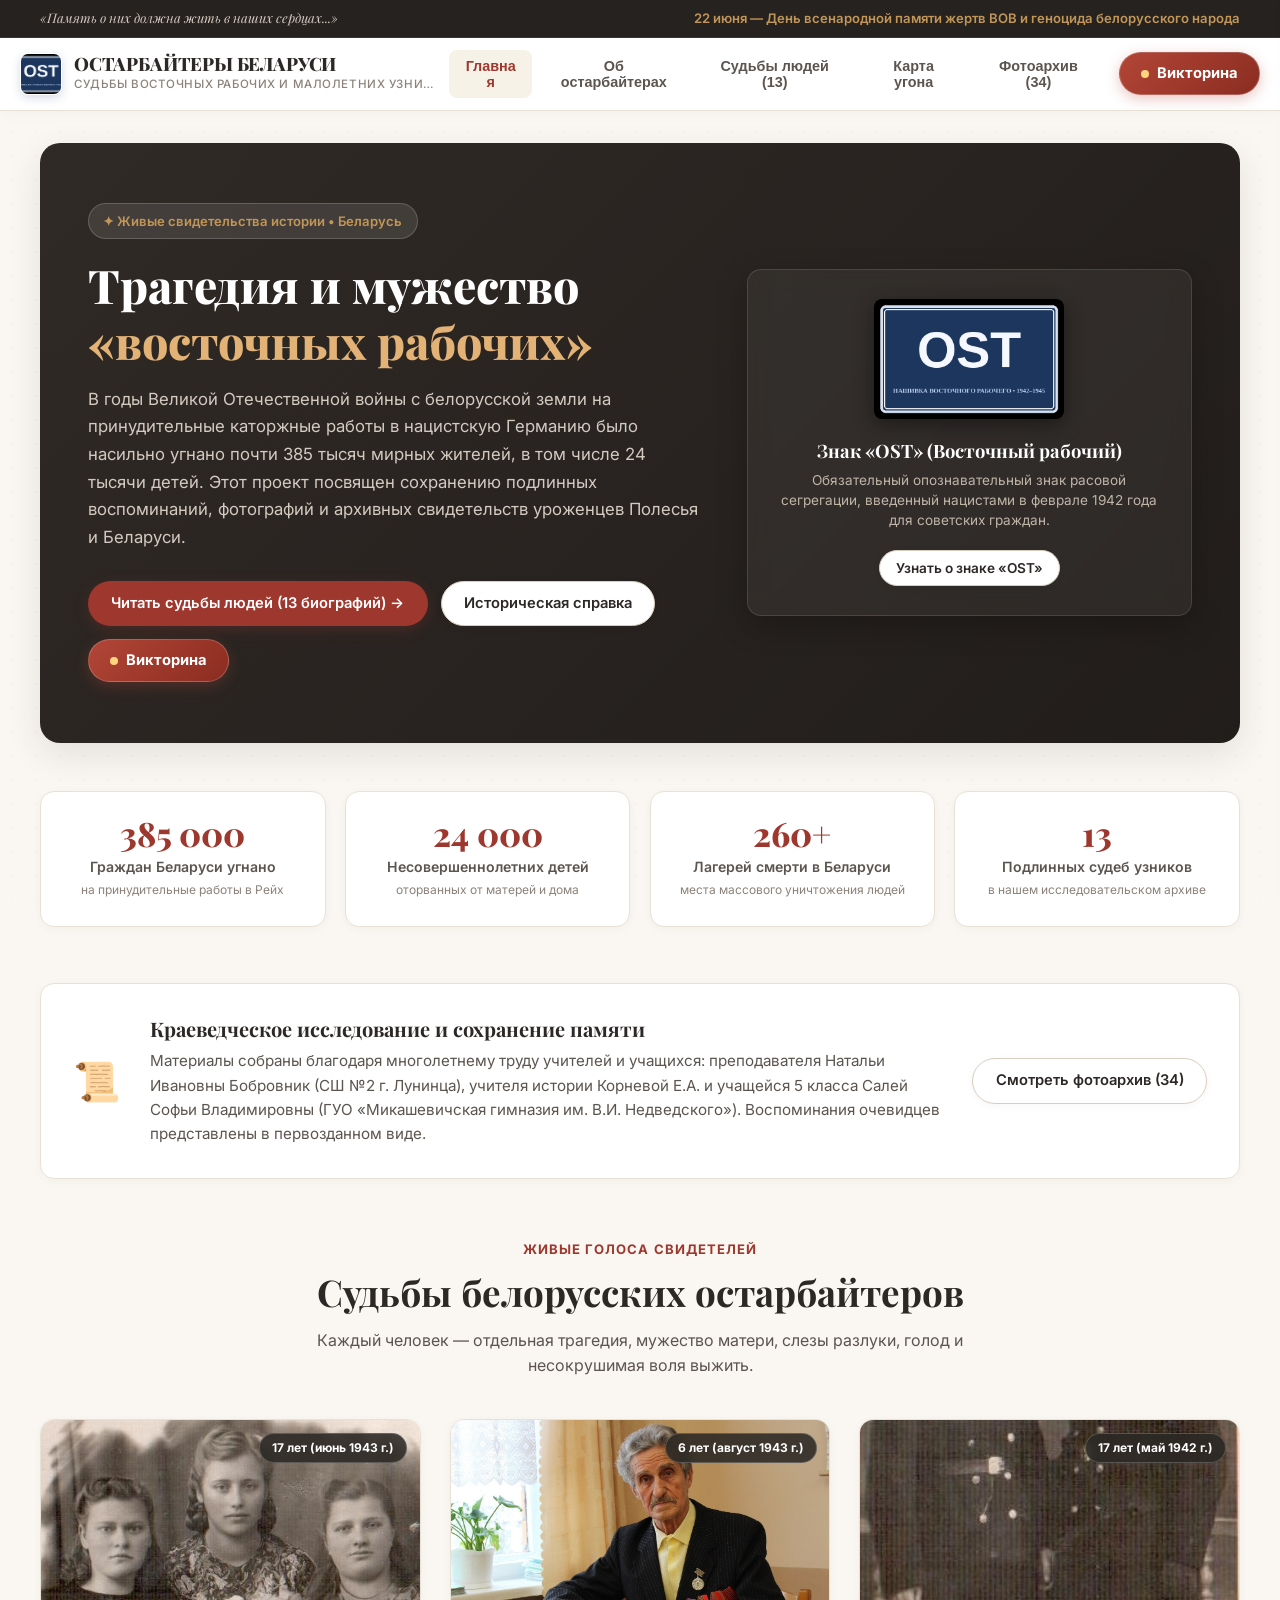
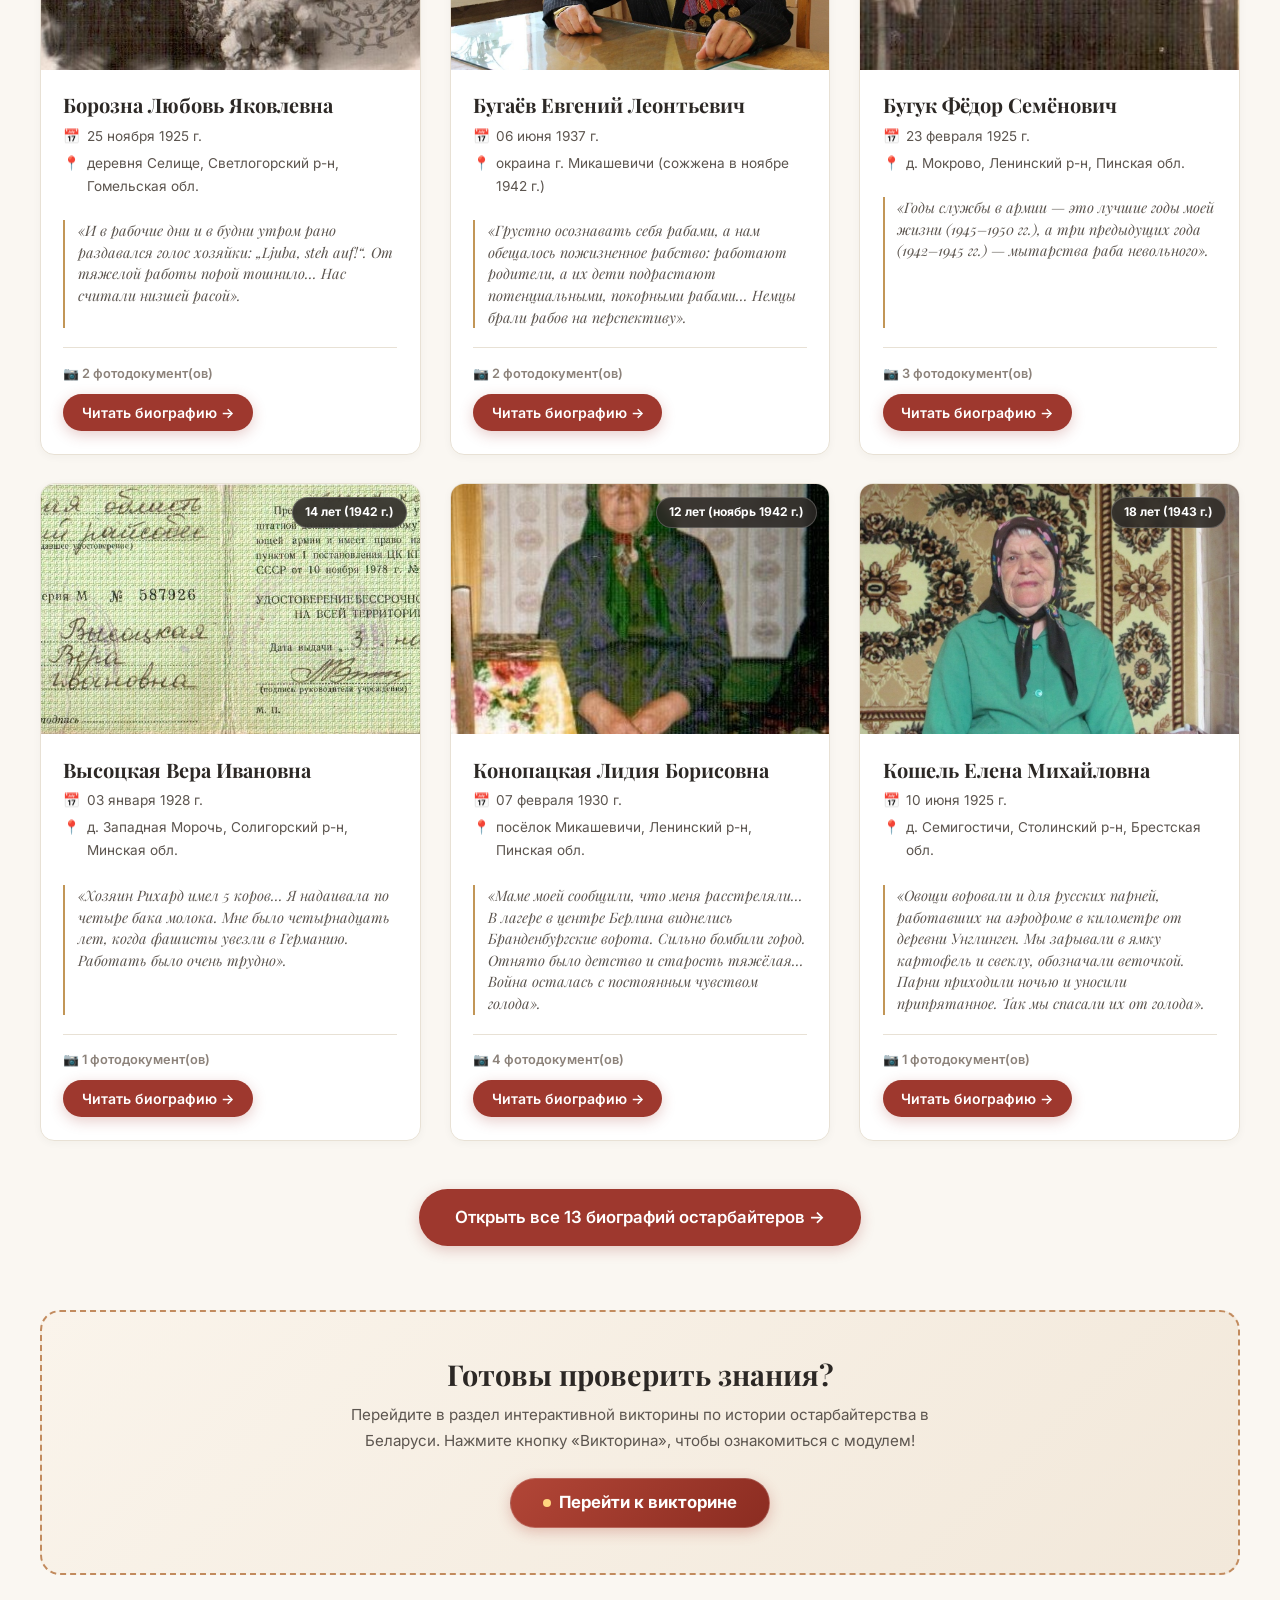
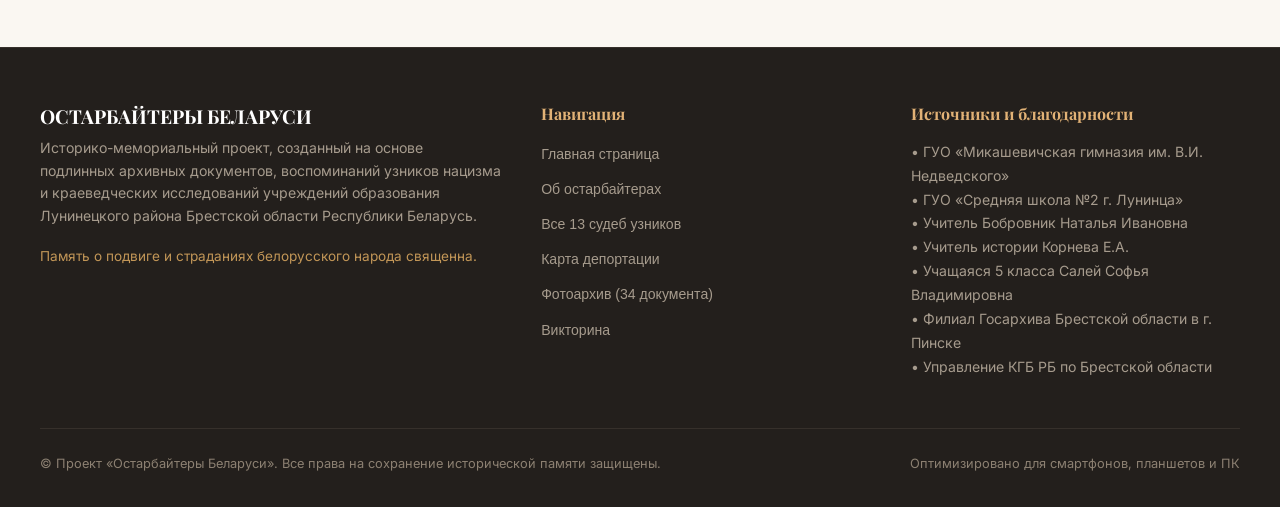
==== index.html @ aecee3d3 "Add files via upload" ====
<!DOCTYPE html>
<html lang="ru">
<head>
  <meta charset="UTF-8">
  <meta name="viewport" content="width=device-width, initial-scale=1.0">
  <title>Остарбайтеры Беларуси — Судьбы, Память, Документы</title>
  <meta name="description" content="Историко-просветительский мемориальный портал, посвященный белорусским остарбайтерам, малолетним узникам нацизма и сохранению исторической памяти. Воспоминания, архивные документы и фотографии.">
  <link rel="preconnect" href="https://fonts.googleapis.com">
  <link rel="preconnect" href="https://fonts.gstatic.com" crossorigin>
  <link href="https://fonts.googleapis.com/css2?family=Inter:wght@300;400;500;600;700&family=Playfair+Display:ital,wght@0,600;0,700;0,800;1,400;1,600&display=swap" rel="stylesheet">
  <style>
/* ==========================================================================
   ОСТАРБАЙТЕРЫ БЕЛАРУСИ — СТИЛИ САЙТА
   Теплая, мягкая и уважительная эстетика памяти
   ПОЛНАЯ АДАПТАЦИЯ ДЛЯ СМАРТФОНОВ, ПЛАНШЕТОВ И ПК
   ========================================================================== */

:root {
  --bg-primary: #FAF7F2;
  --bg-secondary: #F3EFE6;
  --bg-card: #FFFFFF;
  --bg-card-hover: #FCFAF6;
  --bg-card-accent: #F7F2E7;
  
  --text-primary: #2C2825;
  --text-secondary: #5C554F;
  --text-muted: #8C827A;
  --text-accent: #96382D;
  
  --border-light: #E8E1D5;
  --border-medium: #D9CEBE;
  --border-accent: #C28B5E;
  
  --accent-red: #9E382E;
  --accent-red-hover: #7E2B23;
  --accent-gold: #C29657;
  --accent-gold-soft: #EFE4D0;
  --accent-blue: #2B4C7E;
  --accent-blue-soft: #E6EDF7;
  --accent-green: #3D6A4E;
  --accent-green-soft: #E5EFE8;

  --shadow-sm: 0 2px 8px rgba(44, 40, 37, 0.04);
  --shadow-md: 0 6px 20px rgba(44, 40, 37, 0.07);
  --shadow-lg: 0 12px 35px rgba(44, 40, 37, 0.11);
  --shadow-warm: 0 8px 30px rgba(158, 56, 46, 0.08);

  --font-serif: 'Playfair Display', 'Merriweather', 'Georgia', serif;
  --font-sans: 'Inter', -apple-system, BlinkMacSystemFont, 'Segoe UI', Roboto, Helvetica, Arial, sans-serif;

  --radius-sm: 8px;
  --radius-md: 14px;
  --radius-lg: 20px;
  --radius-full: 9999px;

  --transition-fast: 0.2s ease;
  --transition-normal: 0.35s cubic-bezier(0.4, 0, 0.2, 1);
  --transition-slow: 0.5s cubic-bezier(0.4, 0, 0.2, 1);
}

*, *::before, *::after {
  box-sizing: border-box;
  margin: 0;
  padding: 0;
  overflow-wrap: break-word;
  word-break: break-word;
}

html {
  scroll-behavior: smooth;
  font-size: 16px;
  -webkit-text-size-adjust: 100%;
  max-width: 100vw;
  overflow-x: hidden;
}

body {
  background-color: var(--bg-primary);
  color: var(--text-primary);
  font-family: var(--font-sans);
  line-height: 1.7;
  overflow-x: hidden;
  max-width: 100vw;
  min-height: 100vh;
  display: flex;
  flex-direction: column;
}

/* Subtle paper texture overlay */
body::before {
  content: "";
  position: fixed;
  top: 0;
  left: 0;
  right: 0;
  bottom: 0;
  background-image: radial-gradient(#d3c9b8 0.75px, transparent 0.75px);
  background-size: 24px 24px;
  opacity: 0.15;
  pointer-events: none;
  z-index: 0;
}

/* Typography */
h1, h2, h3, h4, h5, h6 {
  font-family: var(--font-serif);
  color: var(--text-primary);
  line-height: 1.25;
  font-weight: 700;
  overflow-wrap: break-word;
  word-break: break-word;
}

p {
  margin-bottom: 1.15rem;
  overflow-wrap: break-word;
}

p:last-child {
  margin-bottom: 0;
}

a {
  color: var(--accent-red);
  text-decoration: none;
  transition: color var(--transition-fast);
}

a:hover {
  color: var(--accent-red-hover);
}

img {
  max-width: 100%;
  height: auto;
  display: block;
}

.container {
  width: 100%;
  max-width: 1240px;
  margin: 0 auto;
  padding: 0 1.25rem;
  position: relative;
  z-index: 1;
}

/* ==========================================================================
   BUTTONS (Full Mobile Fix: No word cut-off, responsive text wrapping)
   ========================================================================== */

.btn {
  display: inline-flex;
  align-items: center;
  justify-content: center;
  gap: 0.5rem;
  padding: 0.75rem 1.4rem;
  font-family: var(--font-sans);
  font-size: 0.92rem;
  font-weight: 600;
  border-radius: var(--radius-full);
  cursor: pointer;
  transition: all var(--transition-fast);
  border: 1px solid transparent;
  text-decoration: none;
  white-space: normal; /* Fixed: was nowrap */
  word-break: normal;
  overflow-wrap: normal;
  text-align: center;
  line-height: 1.35;
  max-width: 100%;
  user-select: none;
}

.btn-primary {
  background-color: var(--accent-red);
  color: #FFFFFF;
  box-shadow: 0 4px 14px rgba(158, 56, 46, 0.25);
}

.btn-primary:hover {
  background-color: var(--accent-red-hover);
  color: #FFFFFF;
  transform: translateY(-2px);
  box-shadow: 0 6px 20px rgba(158, 56, 46, 0.35);
}

.btn-secondary {
  background-color: var(--bg-card);
  color: var(--text-primary);
  border-color: var(--border-medium);
  box-shadow: var(--shadow-sm);
}

.btn-secondary:hover {
  background-color: var(--bg-card-accent);
  border-color: var(--border-accent);
  color: var(--accent-red);
  transform: translateY(-2px);
}

.btn-quiz-nav {
  background: linear-gradient(135deg, #B24637, #8B2C21);
  color: #FFFFFF !important;
  font-weight: 700;
  padding: 0.65rem 1.3rem;
  border-radius: var(--radius-full);
  box-shadow: 0 4px 14px rgba(178, 70, 55, 0.3);
  display: inline-flex;
  align-items: center;
  gap: 0.5rem;
  border: 1px solid rgba(255, 255, 255, 0.2);
  white-space: normal;
  text-align: center;
}

.btn-quiz-nav:hover {
  transform: translateY(-2px) scale(1.02);
  box-shadow: 0 6px 20px rgba(178, 70, 55, 0.45);
  background: linear-gradient(135deg, #C25040, #9B3125);
}

.btn-quiz-nav .pulse-dot {
  width: 8px;
  height: 8px;
  background-color: #FFD580;
  border-radius: 50%;
  display: inline-block;
  flex-shrink: 0;
  animation: pulse 1.8s infinite;
}

@keyframes pulse {
  0% { transform: scale(0.9); opacity: 0.7; }
  50% { transform: scale(1.3); opacity: 1; box-shadow: 0 0 8px #FFD580; }
  100% { transform: scale(0.9); opacity: 0.7; }
}

/* ==========================================================================
   HEADER & NAVBAR
   ========================================================================== */

.top-bar {
  background-color: #262220;
  color: #D3C9BD;
  font-size: 0.82rem;
  padding: 0.45rem 0;
  border-bottom: 1px solid #3A3532;
  position: relative;
  z-index: 100;
}

.top-bar-inner {
  display: flex;
  justify-content: space-between;
  align-items: center;
  gap: 0.8rem;
}

.memorial-quote-strip {
  font-style: italic;
  font-family: var(--font-serif);
}

.memorial-date-tag {
  color: var(--accent-gold);
  font-weight: 600;
  text-align: right;
}

.site-header {
  background: rgba(255, 255, 255, 0.95);
  backdrop-filter: blur(12px);
  -webkit-backdrop-filter: blur(12px);
  border-bottom: 1px solid var(--border-light);
  position: sticky;
  top: 0;
  z-index: 99;
  box-shadow: 0 2px 15px rgba(44, 40, 37, 0.03);
  transition: all var(--transition-fast);
}

.header-inner {
  display: flex;
  align-items: center;
  justify-content: space-between;
  padding: 0.75rem 0;
  gap: 1rem;
}

.brand-link {
  display: flex;
  align-items: center;
  gap: 0.75rem;
  text-decoration: none;
  color: var(--text-primary);
  min-width: 0;
}

.brand-emblem {
  width: 42px;
  height: 42px;
  border-radius: 8px;
  box-shadow: 0 3px 10px rgba(43, 76, 126, 0.2);
  object-fit: cover;
  border: 1px solid rgba(255, 255, 255, 0.8);
  flex-shrink: 0;
}

.brand-text {
  min-width: 0;
}

.brand-text h1 {
  font-size: 1.15rem;
  font-weight: 800;
  letter-spacing: -0.01em;
  color: var(--text-primary);
  white-space: nowrap;
  overflow: hidden;
  text-overflow: ellipsis;
}

.brand-text p {
  font-size: 0.72rem;
  color: var(--text-muted);
  text-transform: uppercase;
  letter-spacing: 0.05em;
  font-weight: 500;
  white-space: nowrap;
  overflow: hidden;
  text-overflow: ellipsis;
}

.nav-menu {
  display: flex;
  align-items: center;
  gap: 0.4rem;
  list-style: none;
}

.nav-link {
  padding: 0.5rem 0.85rem;
  font-size: 0.9rem;
  font-weight: 600;
  color: var(--text-secondary);
  border-radius: var(--radius-sm);
  transition: all var(--transition-fast);
  cursor: pointer;
  border: none;
  background: transparent;
  display: inline-flex;
  align-items: center;
}

.nav-link:hover {
  color: var(--accent-red);
  background-color: var(--bg-secondary);
}

.nav-link.active {
  color: var(--accent-red);
  background-color: var(--bg-card-accent);
}

.nav-actions {
  display: flex;
  align-items: center;
  gap: 0.6rem;
  flex-shrink: 0;
}

.mobile-menu-btn {
  display: none;
  background: transparent;
  border: 1px solid var(--border-medium);
  padding: 0.4rem 0.7rem;
  border-radius: var(--radius-sm);
  cursor: pointer;
  font-size: 1.3rem;
  color: var(--text-primary);
  line-height: 1;
}

/* Mobile Drawer */
.mobile-drawer {
  position: fixed;
  top: 0;
  right: -320px;
  width: 290px;
  height: 100vh;
  background-color: var(--bg-card);
  box-shadow: -5px 0 30px rgba(0, 0, 0, 0.15);
  z-index: 1000;
  padding: 1.8rem 1.2rem;
  display: flex;
  flex-direction: column;
  gap: 1.2rem;
  transition: right var(--transition-normal);
  overflow-y: auto;
}

.mobile-drawer.open {
  right: 0;
}

.mobile-drawer-header {
  display: flex;
  justify-content: space-between;
  align-items: center;
  border-bottom: 1px solid var(--border-light);
  padding-bottom: 0.8rem;
}

.close-drawer-btn {
  background: transparent;
  border: none;
  font-size: 1.5rem;
  color: var(--text-secondary);
  cursor: pointer;
  padding: 0.2rem 0.5rem;
}

.mobile-nav-links {
  display: flex;
  flex-direction: column;
  gap: 0.4rem;
}

.mobile-nav-link {
  padding: 0.75rem 0.9rem;
  font-size: 1rem;
  font-weight: 600;
  color: var(--text-primary);
  border-radius: var(--radius-sm);
  border: none;
  background: transparent;
  text-align: left;
  cursor: pointer;
  transition: background-color var(--transition-fast);
}

.mobile-nav-link.active,
.mobile-nav-link:hover {
  background-color: var(--bg-secondary);
  color: var(--accent-red);
}

.drawer-overlay {
  position: fixed;
  top: 0;
  left: 0;
  width: 100vw;
  height: 100vh;
  background: rgba(0, 0, 0, 0.45);
  backdrop-filter: blur(4px);
  z-index: 999;
  display: none;
  opacity: 0;
  transition: opacity var(--transition-fast);
}

.drawer-overlay.active {
  display: block;
  opacity: 1;
}

/* ==========================================================================
   VIEW CONTAINER & ANIMATED PAGE TRANSITIONS
   ========================================================================== */

main#app-root {
  flex: 1;
  position: relative;
  z-index: 2;
  width: 100%;
}

.view-section {
  display: none;
  opacity: 0;
  transform: translateY(12px);
  transition: opacity 0.35s ease, transform 0.35s cubic-bezier(0.16, 1, 0.3, 1);
  padding: 2rem 0 4.5rem;
  width: 100%;
}

.view-section.active-view {
  display: block;
  opacity: 1;
  transform: translateY(0);
}

@keyframes fadeInUp {
  from {
    opacity: 0;
    transform: translateY(16px);
  }
  to {
    opacity: 1;
    transform: translateY(0);
  }
}

.fade-in {
  animation: fadeInUp 0.4s ease forwards;
}

/* ==========================================================================
   HERO SECTION (HOME) — Full Responsive Layout
   ========================================================================== */

.hero-wrapper {
  background: linear-gradient(135deg, #302A26 0%, #211D1B 100%);
  color: #FFFFFF;
  border-radius: var(--radius-lg);
  padding: 3.8rem 3rem;
  position: relative;
  box-shadow: var(--shadow-lg);
  margin-bottom: 3rem;
  width: 100%;
}

.hero-grid {
  display: grid;
  grid-template-columns: 1.25fr 0.9fr;
  gap: 2.5rem;
  align-items: center;
  position: relative;
  z-index: 2;
}

.hero-badge {
  display: inline-flex;
  align-items: center;
  gap: 0.5rem;
  background: rgba(255, 255, 255, 0.1);
  border: 1px solid rgba(255, 255, 255, 0.18);
  padding: 0.35rem 0.9rem;
  border-radius: var(--radius-full);
  font-size: 0.82rem;
  font-weight: 600;
  color: var(--accent-gold);
  margin-bottom: 1.2rem;
  max-width: 100%;
}

.hero-title {
  font-size: clamp(1.6rem, 5vw, 2.9rem);
  font-weight: 800;
  line-height: 1.2;
  color: #FFFFFF;
  margin-bottom: 1rem;
  word-break: break-word;
}

.hero-title span {
  color: #E2B276;
}

.hero-description {
  font-size: 1.05rem;
  color: #D3CAC0;
  line-height: 1.65;
  margin-bottom: 1.8rem;
  word-break: break-word;
}

.hero-actions {
  display: flex;
  flex-wrap: wrap;
  gap: 0.8rem;
  align-items: center;
}

.hero-card-preview {
  background: rgba(255, 255, 255, 0.05);
  border: 1px solid rgba(255, 255, 255, 0.12);
  border-radius: var(--radius-md);
  padding: 1.8rem;
  backdrop-filter: blur(10px);
  text-align: center;
  box-shadow: 0 10px 30px rgba(0, 0, 0, 0.25);
  max-width: 100%;
}

.hero-badge-img {
  width: 190px;
  max-width: 80%;
  margin: 0 auto 1.2rem;
  border-radius: var(--radius-sm);
  box-shadow: 0 6px 20px rgba(0, 0, 0, 0.4);
}

.hero-card-preview h4 {
  color: #FFFFFF;
  font-size: 1.15rem;
  margin-bottom: 0.5rem;
}

.hero-card-preview p {
  color: #C0B5A7;
  font-size: 0.85rem;
  margin-bottom: 1.2rem;
  line-height: 1.5;
}

/* Stats counter grid */
.stats-banner {
  display: grid;
  grid-template-columns: repeat(4, 1fr);
  gap: 1.2rem;
  margin-bottom: 3.5rem;
  width: 100%;
}

.stat-item {
  background-color: var(--bg-card);
  border: 1px solid var(--border-light);
  border-radius: var(--radius-md);
  padding: 1.6rem 1.2rem;
  text-align: center;
  box-shadow: var(--shadow-sm);
  transition: transform var(--transition-fast), box-shadow var(--transition-fast);
}

.stat-item:hover {
  transform: translateY(-3px);
  box-shadow: var(--shadow-md);
}

.stat-number {
  font-family: var(--font-serif);
  font-size: 2.1rem;
  font-weight: 800;
  color: var(--accent-red);
  line-height: 1;
  margin-bottom: 0.4rem;
}

.stat-label {
  font-size: 0.88rem;
  font-weight: 600;
  color: var(--text-secondary);
  line-height: 1.35;
}

.stat-sub {
  font-size: 0.75rem;
  color: var(--text-muted);
  margin-top: 0.25rem;
}

/* Research banner */
.research-banner {
  background-color: var(--bg-card);
  border: 1px solid var(--border-light);
  border-radius: var(--radius-md);
  padding: 2rem;
  margin-bottom: 3.5rem;
  box-shadow: var(--shadow-sm);
  display: flex;
  align-items: center;
  gap: 1.8rem;
  flex-wrap: wrap;
  width: 100%;
}

.research-banner-icon {
  font-size: 2.4rem;
  color: var(--accent-gold);
  flex-shrink: 0;
}

.research-banner-body {
  flex: 1;
  min-width: 240px;
}

.research-banner-body h3 {
  font-size: 1.2rem;
  margin-bottom: 0.4rem;
  color: var(--text-primary);
}

.research-banner-body p {
  font-size: 0.92rem;
  color: var(--text-secondary);
  margin-bottom: 0;
  line-height: 1.6;
}

/* Quiz Callout Banner on Home */
.quiz-teaser-banner {
  background: linear-gradient(135deg, #FAF4EB, #F2E8DA);
  border: 2px dashed var(--border-accent);
  border-radius: var(--radius-lg);
  padding: 2.8rem 1.8rem;
  margin-top: 4rem;
  text-align: center;
  width: 100%;
}

.quiz-teaser-banner h3 {
  font-size: clamp(1.4rem, 4vw, 1.8rem);
  margin-bottom: 0.5rem;
}

.quiz-teaser-banner p {
  color: var(--text-secondary);
  max-width: 600px;
  margin: 0 auto 1.5rem;
  font-size: 0.95rem;
}

/* Section Headers */
.section-header {
  text-align: center;
  max-width: 780px;
  margin: 0 auto 2.5rem;
  padding: 0 0.5rem;
}

.section-tag {
  display: inline-block;
  color: var(--accent-red);
  font-size: 0.82rem;
  font-weight: 700;
  text-transform: uppercase;
  letter-spacing: 0.08em;
  margin-bottom: 0.5rem;
}

.section-title {
  font-size: clamp(1.45rem, 4.5vw, 2.3rem);
  color: var(--text-primary);
  margin-bottom: 0.8rem;
  line-height: 1.25;
}

.section-lead {
  font-size: 1rem;
  color: var(--text-secondary);
  line-height: 1.6;
}

/* ==========================================================================
   CARDS & PEOPLE DIRECTORY
   ========================================================================== */

.people-filter-bar {
  display: flex;
  flex-wrap: wrap;
  justify-content: space-between;
  align-items: center;
  gap: 1rem;
  background-color: var(--bg-card);
  border: 1px solid var(--border-light);
  border-radius: var(--radius-md);
  padding: 0.9rem 1.2rem;
  margin-bottom: 2.2rem;
  box-shadow: var(--shadow-sm);
  width: 100%;
}

.filter-pills {
  display: flex;
  flex-wrap: wrap;
  gap: 0.4rem;
}

.filter-btn {
  background-color: var(--bg-secondary);
  color: var(--text-secondary);
  border: 1px solid transparent;
  padding: 0.4rem 0.9rem;
  border-radius: var(--radius-full);
  font-size: 0.85rem;
  font-weight: 600;
  cursor: pointer;
  transition: all var(--transition-fast);
}

.filter-btn:hover {
  background-color: var(--border-medium);
  color: var(--text-primary);
}

.filter-btn.active {
  background-color: var(--accent-red);
  color: #FFFFFF;
}

.search-input-wrap {
  position: relative;
  min-width: 220px;
  flex: 1;
  max-width: 340px;
}

.search-input {
  width: 100%;
  padding: 0.5rem 1rem 0.5rem 2.2rem;
  border-radius: var(--radius-full);
  border: 1px solid var(--border-medium);
  background-color: var(--bg-primary);
  font-size: 0.88rem;
  color: var(--text-primary);
  outline: none;
  transition: border-color var(--transition-fast);
}

.search-input:focus {
  border-color: var(--accent-red);
  background-color: #FFFFFF;
}

.search-icon {
  position: absolute;
  left: 0.8rem;
  top: 50%;
  transform: translateY(-50%);
  color: var(--text-muted);
  font-size: 0.85rem;
}

.people-grid {
  display: grid;
  grid-template-columns: repeat(auto-fill, minmax(300px, 1fr));
  gap: 1.8rem;
  width: 100%;
}

.person-card {
  background-color: var(--bg-card);
  border: 1px solid var(--border-light);
  border-radius: var(--radius-md);
  overflow: hidden;
  box-shadow: var(--shadow-sm);
  display: flex;
  flex-direction: column;
  transition: transform var(--transition-normal), box-shadow var(--transition-normal);
  position: relative;
  width: 100%;
}

.person-card:hover {
  transform: translateY(-4px);
  box-shadow: var(--shadow-md);
  border-color: var(--border-medium);
}

.person-card-img-wrap {
  position: relative;
  height: 250px;
  overflow: hidden;
  background-color: var(--bg-secondary);
}

.person-card-img {
  width: 100%;
  height: 100%;
  object-fit: cover;
  transition: transform 0.4s ease;
}

.person-card:hover .person-card-img {
  transform: scale(1.03);
}

.person-badge {
  position: absolute;
  top: 0.8rem;
  right: 0.8rem;
  background: rgba(44, 40, 37, 0.88);
  color: #FFFFFF;
  font-size: 0.75rem;
  font-weight: 700;
  padding: 0.25rem 0.75rem;
  border-radius: var(--radius-full);
  backdrop-filter: blur(4px);
  border: 1px solid rgba(255, 255, 255, 0.2);
}

.person-card-body {
  padding: 1.4rem;
  display: flex;
  flex-direction: column;
  flex: 1;
}

.person-card-title {
  font-size: 1.25rem;
  margin-bottom: 0.4rem;
  color: var(--text-primary);
  line-height: 1.3;
}

.person-meta {
  display: flex;
  flex-direction: column;
  gap: 0.25rem;
  margin-bottom: 0.8rem;
  font-size: 0.85rem;
  color: var(--text-secondary);
}

.person-meta-item {
  display: flex;
  align-items: flex-start;
  gap: 0.4rem;
}

.person-quote {
  font-family: var(--font-serif);
  font-style: italic;
  font-size: 0.9rem;
  color: var(--text-secondary);
  border-left: 2px solid var(--accent-gold);
  padding-left: 0.8rem;
  margin: 0.6rem 0 1.2rem;
  line-height: 1.5;
  flex: 1;
}

.person-card-footer {
  border-top: 1px solid var(--border-light);
  padding-top: 0.9rem;
  display: flex;
  justify-content: space-between;
  align-items: center;
  gap: 0.6rem;
  flex-wrap: wrap;
}

.photos-count-tag {
  font-size: 0.8rem;
  color: var(--text-muted);
  font-weight: 600;
}

/* ==========================================================================
   INDIVIDUAL BIOGRAPHY PAGE (VIEW-PERSON)
   ========================================================================== */

.bio-nav-header {
  margin-bottom: 1.8rem;
  display: flex;
  justify-content: space-between;
  align-items: center;
  flex-wrap: wrap;
  gap: 0.8rem;
  width: 100%;
}

.breadcrumbs {
  display: flex;
  align-items: center;
  gap: 0.4rem;
  font-size: 0.85rem;
  color: var(--text-muted);
  flex-wrap: wrap;
}

.breadcrumb-link {
  color: var(--text-secondary);
  cursor: pointer;
  border: none;
  background: transparent;
  font-weight: 500;
}

.breadcrumb-link:hover {
  color: var(--accent-red);
}

.bio-hero-card {
  background-color: var(--bg-card);
  border: 1px solid var(--border-light);
  border-radius: var(--radius-lg);
  padding: 2.5rem;
  box-shadow: var(--shadow-md);
  margin-bottom: 2.5rem;
  display: grid;
  grid-template-columns: 320px 1fr;
  gap: 2.5rem;
  align-items: start;
  width: 100%;
}

.bio-portrait-wrapper {
  position: sticky;
  top: 90px;
  width: 100%;
}

.bio-main-img {
  width: 100%;
  border-radius: var(--radius-md);
  box-shadow: var(--shadow-md);
  border: 3px solid var(--bg-primary);
  margin-bottom: 1rem;
}

.bio-quick-facts {
  background-color: var(--bg-secondary);
  border-radius: var(--radius-sm);
  padding: 1.1rem;
  border: 1px solid var(--border-light);
  width: 100%;
}

.fact-row {
  margin-bottom: 0.6rem;
  font-size: 0.86rem;
  line-height: 1.4;
}

.fact-row:last-child {
  margin-bottom: 0;
}

.fact-label {
  font-weight: 700;
  color: var(--text-primary);
  display: block;
}

.fact-val {
  color: var(--text-secondary);
}

.bio-content {
  min-width: 0;
  width: 100%;
}

.bio-content h2.bio-name {
  font-size: clamp(1.6rem, 5vw, 2.3rem);
  margin-bottom: 0.6rem;
  color: var(--text-primary);
  line-height: 1.25;
}

.bio-chapter-tag {
  display: inline-block;
  font-size: 0.8rem;
  font-weight: 700;
  color: var(--accent-red);
  text-transform: uppercase;
  letter-spacing: 0.08em;
  margin-bottom: 0.8rem;
}

.bio-quote-box {
  background: var(--bg-card-accent);
  border-left: 4px solid var(--accent-red);
  border-radius: 0 var(--radius-sm) var(--radius-sm) 0;
  padding: 1.3rem 1.5rem;
  margin: 1.2rem 0 1.8rem;
  font-family: var(--font-serif);
  font-size: 1.05rem;
  color: var(--text-primary);
  line-height: 1.6;
  font-style: italic;
  position: relative;
  width: 100%;
}

.story-section {
  margin-bottom: 1.8rem;
  width: 100%;
}

.story-section h3 {
  font-size: 1.25rem;
  margin-bottom: 0.6rem;
  color: var(--text-primary);
  border-bottom: 2px solid var(--border-light);
  padding-bottom: 0.35rem;
  line-height: 1.35;
}

.story-section p {
  color: var(--text-secondary);
  font-size: 1rem;
  line-height: 1.75;
  margin-bottom: 0.9rem;
}

/* Bio photo gallery */
.bio-gallery-section {
  background-color: var(--bg-card);
  border: 1px solid var(--border-light);
  border-radius: var(--radius-lg);
  padding: 2.2rem;
  margin-bottom: 2.2rem;
  box-shadow: var(--shadow-sm);
  width: 100%;
}

.bio-gallery-grid {
  display: grid;
  grid-template-columns: repeat(auto-fill, minmax(240px, 1fr));
  gap: 1.2rem;
  margin-top: 1.2rem;
  width: 100%;
}

.gallery-thumb-card {
  background-color: var(--bg-primary);
  border: 1px solid var(--border-light);
  border-radius: var(--radius-sm);
  overflow: hidden;
  cursor: pointer;
  transition: transform var(--transition-fast), box-shadow var(--transition-fast);
  width: 100%;
}

.gallery-thumb-card:hover {
  transform: translateY(-3px);
  box-shadow: var(--shadow-md);
  border-color: var(--border-accent);
}

.gallery-thumb-img {
  width: 100%;
  height: 190px;
  object-fit: cover;
}

.gallery-thumb-caption {
  padding: 0.8rem;
  font-size: 0.82rem;
  color: var(--text-secondary);
  line-height: 1.4;
}

/* Person pagination footer */
.person-pagination {
  display: flex;
  justify-content: space-between;
  align-items: center;
  gap: 0.8rem;
  padding: 1.4rem 0;
  border-top: 1px solid var(--border-light);
  width: 100%;
  flex-wrap: wrap;
}

/* ==========================================================================
   HISTORY PAGE (VIEW-HISTORY)
   ========================================================================== */

.history-article {
  background-color: var(--bg-card);
  border: 1px solid var(--border-light);
  border-radius: var(--radius-lg);
  padding: 2.8rem;
  box-shadow: var(--shadow-md);
  margin-bottom: 2.5rem;
  width: 100%;
}

.history-lead-card {
  background: var(--bg-card-accent);
  border-radius: var(--radius-md);
  padding: 1.6rem;
  border-left: 4px solid var(--accent-gold);
  margin-bottom: 2rem;
  font-size: 1.05rem;
  line-height: 1.7;
  color: var(--text-primary);
}

.history-grid-two {
  display: grid;
  grid-template-columns: 1.1fr 0.9fr;
  gap: 2rem;
  align-items: center;
  margin: 2rem 0;
  width: 100%;
}

.history-doc-box {
  background-color: var(--bg-secondary);
  border: 1px solid var(--border-medium);
  border-radius: var(--radius-md);
  padding: 1.5rem;
  width: 100%;
}

.history-doc-box h4 {
  color: var(--accent-red);
  margin-bottom: 0.6rem;
}

/* ==========================================================================
   QUIZ PAGE (VIEW-QUIZ)
   ========================================================================== */

.quiz-container {
  max-width: 800px;
  margin: 0 auto;
  width: 100%;
}

.quiz-hero-card {
  background: linear-gradient(135deg, #FAF4EB, #F2E9DB);
  border: 2px solid var(--border-accent);
  border-radius: var(--radius-lg);
  padding: 3.5rem 2rem;
  text-align: center;
  box-shadow: var(--shadow-md);
  margin-bottom: 2.2rem;
  width: 100%;
}

.quiz-badge-big {
  width: 54px;
  height: 54px;
  background-color: var(--accent-gold);
  color: #FFFFFF;
  border-radius: 50%;
  display: flex;
  align-items: center;
  justify-content: center;
  font-size: 1.6rem;
  margin: 0 auto 1rem;
}

.quiz-hero-card h2 {
  font-size: clamp(1.8rem, 5vw, 2.5rem);
  margin-bottom: 0.8rem;
}

.quiz-empty-box {
  background: var(--bg-card);
  border: 2px dashed var(--border-medium);
  border-radius: var(--radius-md);
  padding: 2.5rem 1.5rem;
  margin: 1.8rem auto;
  max-width: 540px;
  box-shadow: var(--shadow-sm);
  width: 100%;
}

.quiz-empty-title {
  font-size: clamp(1.6rem, 5vw, 2.2rem);
  font-weight: 700;
  color: var(--accent-red);
  font-family: var(--font-serif);
  margin-bottom: 0.6rem;
}

.quiz-empty-desc {
  color: var(--text-secondary);
  font-size: 0.95rem;
  line-height: 1.6;
  margin-bottom: 0;
}

.quiz-actions-wrap {
  margin-top: 2rem;
  display: flex;
  justify-content: center;
  gap: 0.8rem;
  flex-wrap: wrap;
}

/* ==========================================================================
   MAP VIEW (VIEW-MAP)
   ========================================================================== */

.map-card-wrapper {
  background-color: var(--bg-card);
  border: 1px solid var(--border-light);
  border-radius: var(--radius-lg);
  padding: 2.2rem;
  box-shadow: var(--shadow-md);
  margin-bottom: 2.2rem;
  width: 100%;
}

.map-interactive-preview {
  width: 100%;
  border-radius: var(--radius-md);
  border: 2px solid var(--border-medium);
  margin: 1.2rem 0 1.8rem;
  box-shadow: var(--shadow-sm);
}

.map-routes-grid {
  display: grid;
  grid-template-columns: repeat(auto-fill, minmax(250px, 1fr));
  gap: 1.2rem;
  width: 100%;
}

.route-info-box {
  background-color: var(--bg-primary);
  border: 1px solid var(--border-light);
  border-radius: var(--radius-md);
  padding: 1.2rem;
  width: 100%;
}

.route-info-box h4 {
  color: var(--accent-red);
  margin-bottom: 0.4rem;
  font-size: 1.1rem;
}

.route-info-box p {
  font-size: 0.86rem;
  color: var(--text-secondary);
  line-height: 1.5;
}

/* ==========================================================================
   ARCHIVE VIEW (VIEW-ARCHIVE)
   ========================================================================== */

.archive-filter-tabs {
  display: flex;
  flex-wrap: wrap;
  gap: 0.4rem;
  margin-bottom: 1.8rem;
  justify-content: center;
  width: 100%;
}

.archive-grid {
  display: grid;
  grid-template-columns: repeat(auto-fill, minmax(260px, 1fr));
  gap: 1.5rem;
  width: 100%;
}

.archive-item-card {
  background-color: var(--bg-card);
  border: 1px solid var(--border-light);
  border-radius: var(--radius-md);
  overflow: hidden;
  box-shadow: var(--shadow-sm);
  cursor: pointer;
  transition: transform var(--transition-fast), box-shadow var(--transition-fast);
  display: flex;
  flex-direction: column;
  width: 100%;
}

.archive-item-card:hover {
  transform: translateY(-4px);
  box-shadow: var(--shadow-md);
  border-color: var(--border-accent);
}

.archive-img-wrap {
  height: 200px;
  overflow: hidden;
  background-color: var(--bg-secondary);
}

.archive-img-wrap img {
  width: 100%;
  height: 100%;
  object-fit: cover;
  transition: transform 0.4s ease;
}

.archive-item-card:hover .archive-img-wrap img {
  transform: scale(1.04);
}

.archive-info {
  padding: 1rem;
  display: flex;
  flex-direction: column;
  flex: 1;
}

.archive-tag {
  font-size: 0.72rem;
  font-weight: 700;
  text-transform: uppercase;
  color: var(--accent-red);
  margin-bottom: 0.35rem;
}

.archive-caption {
  font-size: 0.88rem;
  color: var(--text-primary);
  font-weight: 600;
  line-height: 1.4;
  margin-bottom: 0.5rem;
  flex: 1;
}

.archive-person-name {
  font-size: 0.78rem;
  color: var(--text-muted);
}

/* ==========================================================================
   MODAL LIGHTBOX
   ========================================================================== */

.lightbox-modal {
  position: fixed;
  top: 0;
  left: 0;
  width: 100vw;
  height: 100vh;
  background: rgba(22, 19, 17, 0.94);
  backdrop-filter: blur(8px);
  z-index: 2000;
  display: none;
  align-items: center;
  justify-content: center;
  padding: 1rem;
  opacity: 0;
  transition: opacity var(--transition-normal);
}

.lightbox-modal.active {
  display: flex;
  opacity: 1;
}

.lightbox-container {
  max-width: 900px;
  width: 100%;
  background-color: var(--bg-card);
  border-radius: var(--radius-md);
  overflow: hidden;
  box-shadow: 0 20px 60px rgba(0, 0, 0, 0.5);
  position: relative;
  display: flex;
  flex-direction: column;
  max-height: 92vh;
}

.lightbox-close-btn {
  position: absolute;
  top: 0.8rem;
  right: 0.8rem;
  width: 36px;
  height: 36px;
  background: rgba(0, 0, 0, 0.65);
  color: #FFFFFF;
  border-radius: 50%;
  border: none;
  cursor: pointer;
  font-size: 1.3rem;
  display: flex;
  align-items: center;
  justify-content: center;
  z-index: 10;
  transition: background-color var(--transition-fast);
}

.lightbox-close-btn:hover {
  background: var(--accent-red);
}

.lightbox-img-box {
  background-color: #1A1715;
  display: flex;
  align-items: center;
  justify-content: center;
  overflow: hidden;
  max-height: 60vh;
}

.lightbox-img {
  max-width: 100%;
  max-height: 60vh;
  object-fit: contain;
}

.lightbox-caption-box {
  padding: 1.2rem 1.5rem;
  background-color: var(--bg-card);
  border-top: 1px solid var(--border-light);
}

.lightbox-caption-text {
  font-size: 0.95rem;
  font-weight: 600;
  color: var(--text-primary);
  margin-bottom: 0.3rem;
}

.lightbox-caption-sub {
  font-size: 0.82rem;
  color: var(--text-muted);
}

/* ==========================================================================
   FOOTER
   ========================================================================== */

.site-footer {
  background-color: #231F1C;
  color: #BDB2A4;
  padding: 3.5rem 0 2rem;
  margin-top: auto;
  border-top: 1px solid #36302B;
  width: 100%;
}

.footer-grid {
  display: grid;
  grid-template-columns: 1.4fr 1fr 1fr;
  gap: 2.5rem;
  margin-bottom: 2.5rem;
  width: 100%;
}

.footer-brand h3 {
  color: #FFFFFF;
  font-size: 1.2rem;
  margin-bottom: 0.6rem;
}

.footer-brand p {
  font-size: 0.88rem;
  color: #A69B8D;
  line-height: 1.6;
}

.footer-col h4 {
  color: #E2B276;
  font-size: 1rem;
  margin-bottom: 1rem;
}

.footer-links {
  list-style: none;
  display: flex;
  flex-direction: column;
  gap: 0.5rem;
}

.footer-link-btn {
  background: transparent;
  border: none;
  color: #A69B8D;
  font-size: 0.88rem;
  text-align: left;
  cursor: pointer;
  transition: color var(--transition-fast);
}

.footer-link-btn:hover {
  color: #FFFFFF;
}

.footer-bottom {
  border-top: 1px solid #36302B;
  padding-top: 1.5rem;
  display: flex;
  justify-content: space-between;
  align-items: center;
  font-size: 0.8rem;
  color: #8C8072;
  gap: 0.8rem;
}

/* ==========================================================================
   COMPREHENSIVE RESPONSIVE BREAKPOINTS (Mobile & Tablet Mastery)
   ========================================================================== */

@media (max-width: 1024px) {
  .hero-grid {
    grid-template-columns: 1fr;
    gap: 2rem;
  }
  
  .stats-banner {
    grid-template-columns: repeat(2, 1fr);
  }
  
  .bio-hero-card {
    grid-template-columns: 1fr;
  }
  
  .bio-portrait-wrapper {
    position: static;
    max-width: 360px;
    margin: 0 auto;
  }
  
  .history-grid-two {
    grid-template-columns: 1fr;
  }
  
  .footer-grid {
    grid-template-columns: 1fr;
    gap: 2rem;
  }
}

@media (max-width: 768px) {
  .container {
    padding: 0 1rem;
  }

  .nav-menu, .nav-actions .btn-quiz-nav {
    display: none;
  }
  
  .mobile-menu-btn {
    display: block;
  }

  .top-bar-inner {
    flex-direction: column;
    gap: 0.2rem;
    text-align: center;
    padding: 0.2rem 0;
  }

  .memorial-quote-strip {
    font-size: 0.78rem;
  }

  .memorial-date-tag {
    font-size: 0.72rem;
    text-align: center;
  }
  
  .header-inner {
    padding: 0.5rem 0;
  }

  .brand-emblem {
    width: 36px;
    height: 36px;
  }

  .brand-text h1 {
    font-size: 1rem;
  }

  .brand-text p {
    font-size: 0.65rem;
  }

  .hero-wrapper {
    padding: 2.2rem 1.2rem;
    margin-bottom: 2.2rem;
    border-radius: var(--radius-md);
  }

  .hero-actions {
    flex-direction: column;
    width: 100%;
    gap: 0.75rem;
  }

  .hero-actions .btn {
    width: 100%;
  }

  .hero-card-preview {
    padding: 1.4rem 1rem;
    width: 100%;
  }

  .hero-card-preview .btn {
    width: 100%;
  }
  
  .stats-banner {
    grid-template-columns: 1fr 1fr;
    gap: 0.75rem;
    margin-bottom: 2.5rem;
  }

  .stat-item {
    padding: 1.2rem 0.6rem;
  }

  .stat-number {
    font-size: 1.7rem;
  }

  .stat-label {
    font-size: 0.8rem;
  }

  .research-banner {
    flex-direction: column;
    align-items: flex-start;
    padding: 1.4rem 1.1rem;
    gap: 1rem;
  }

  .research-banner .btn {
    width: 100%;
  }

  .people-filter-bar {
    flex-direction: column;
    align-items: stretch;
    padding: 0.9rem;
    gap: 0.8rem;
  }

  .filter-pills {
    width: 100%;
    overflow-x: auto;
    flex-wrap: nowrap;
    padding-bottom: 0.4rem;
    -webkit-overflow-scrolling: touch;
  }

  .filter-btn {
    white-space: nowrap;
    flex-shrink: 0;
  }

  .search-input-wrap {
    width: 100%;
    max-width: 100%;
    min-width: 0;
  }

  .people-grid {
    grid-template-columns: 1fr;
    gap: 1.4rem;
  }

  .person-card-footer {
    flex-direction: column;
    align-items: stretch;
    gap: 0.75rem;
  }

  .person-card-footer .btn {
    width: 100%;
  }

  .bio-nav-header {
    flex-direction: column;
    align-items: stretch;
    gap: 0.8rem;
  }

  .bio-nav-header .btn {
    width: 100%;
  }

  .bio-hero-card {
    padding: 1.5rem 1rem;
    border-radius: var(--radius-md);
    gap: 1.5rem;
  }

  .bio-portrait-wrapper {
    max-width: 100%;
    margin: 0;
  }

  .bio-quote-box {
    padding: 1.1rem 1rem;
    font-size: 0.95rem;
    margin: 1rem 0;
  }

  .bio-gallery-section {
    padding: 1.4rem 1rem;
    border-radius: var(--radius-md);
  }

  .bio-gallery-grid {
    grid-template-columns: 1fr;
    gap: 1rem;
  }

  .person-pagination {
    flex-direction: column;
    align-items: stretch;
    gap: 0.75rem;
  }

  .person-pagination .btn {
    width: 100%;
  }

  .history-article {
    padding: 1.6rem 1.1rem;
    border-radius: var(--radius-md);
  }

  .history-lead-card {
    padding: 1.2rem 1rem;
    font-size: 0.95rem;
  }

  .map-card-wrapper {
    padding: 1.4rem 1rem;
  }

  .map-routes-grid {
    grid-template-columns: 1fr;
  }

  .archive-filter-tabs {
    overflow-x: auto;
    flex-wrap: nowrap;
    justify-content: flex-start;
    padding-bottom: 0.4rem;
    -webkit-overflow-scrolling: touch;
  }

  .archive-tab-btn {
    white-space: nowrap;
    flex-shrink: 0;
  }

  .archive-grid {
    grid-template-columns: 1fr;
  }

  .quiz-hero-card {
    padding: 2.2rem 1rem;
    border-radius: var(--radius-md);
  }

  .quiz-empty-box {
    padding: 1.8rem 1rem;
  }

  .quiz-actions-wrap {
    flex-direction: column;
    width: 100%;
  }

  .quiz-actions-wrap .btn {
    width: 100%;
  }

  .footer-bottom {
    flex-direction: column;
    text-align: center;
    gap: 0.6rem;
  }
}

@media (max-width: 480px) {
  .stats-banner {
    grid-template-columns: 1fr;
  }
}


/* ==========================================================================
   QUIZ INTERACTIVE MODULE & POPUP RESULT MODAL STYLES
   ========================================================================== */

.quiz-container {
  max-width: 840px;
  margin: 0 auto;
  width: 100%;
}

.quiz-card {
  background-color: var(--bg-card);
  border: 1px solid var(--border-light);
  border-radius: var(--radius-lg);
  padding: 2.5rem 2rem;
  box-shadow: var(--shadow-md);
  margin-bottom: 2rem;
  width: 100%;
}

.quiz-top-info {
  display: flex;
  justify-content: space-between;
  align-items: center;
  margin-bottom: 1rem;
  font-size: 0.9rem;
  color: var(--text-muted);
  flex-wrap: wrap;
  gap: 0.5rem;
}

.quiz-counter-tag {
  font-weight: 700;
  color: var(--accent-red);
}

.quiz-score-badge {
  background-color: var(--bg-secondary);
  padding: 0.25rem 0.8rem;
  border-radius: var(--radius-full);
  font-weight: 600;
  color: var(--text-primary);
  border: 1px solid var(--border-medium);
}

.quiz-progress-bar-wrap {
  width: 100%;
  height: 8px;
  background-color: var(--bg-secondary);
  border-radius: var(--radius-full);
  margin-bottom: 1.8rem;
  overflow: hidden;
}

.quiz-progress-fill {
  height: 100%;
  background: linear-gradient(90deg, var(--accent-gold), var(--accent-red));
  width: 10%;
  border-radius: var(--radius-full);
  transition: width 0.35s ease;
}

.quiz-question-title {
  font-size: clamp(1.15rem, 3.5vw, 1.45rem);
  color: var(--text-primary);
  line-height: 1.4;
  margin-bottom: 1.5rem;
  font-family: var(--font-serif);
}

.quiz-options {
  display: flex;
  flex-direction: column;
  gap: 0.85rem;
  margin-bottom: 1.5rem;
  width: 100%;
}

.quiz-option-btn {
  background-color: var(--bg-secondary);
  border: 1.5px solid var(--border-medium);
  border-radius: var(--radius-md);
  padding: 0.95rem 1.25rem;
  text-align: left;
  font-size: 0.95rem;
  color: var(--text-primary);
  cursor: pointer;
  transition: all var(--transition-fast);
  display: flex;
  align-items: center;
  justify-content: space-between;
  gap: 0.75rem;
  width: 100%;
  line-height: 1.4;
  user-select: none;
}

.quiz-option-btn:hover:not(:disabled) {
  background-color: var(--bg-card-accent);
  border-color: var(--border-accent);
  transform: translateX(4px);
}

.quiz-option-btn:disabled {
  cursor: default;
}

.quiz-option-btn.selected-correct {
  background-color: #EBF5E9;
  border-color: #4CAF50;
  color: #2E7D32;
  font-weight: 600;
}

.quiz-option-btn.selected-wrong {
  background-color: #FDEDEC;
  border-color: #E57373;
  color: #C62828;
  font-weight: 600;
}

.quiz-opt-icon {
  font-size: 1.1rem;
  flex-shrink: 0;
}

.quiz-feedback-box {
  padding: 1.2rem 1.4rem;
  border-radius: var(--radius-md);
  font-size: 0.92rem;
  margin-bottom: 1.5rem;
  line-height: 1.55;
  display: none;
}

.quiz-feedback-box.correct {
  display: block;
  background-color: #EBF5E9;
  border: 1px solid #A5D6A7;
  color: #1B5E20;
}

.quiz-feedback-box.wrong {
  display: block;
  background-color: #FDF2E9;
  border: 1px solid #FFAB91;
  color: #BF360C;
}

.quiz-feedback-box strong {
  display: block;
  margin-bottom: 0.3rem;
  font-size: 1rem;
}

.quiz-bottom-actions {
  display: flex;
  justify-content: flex-end;
  gap: 0.8rem;
  align-items: center;
  flex-wrap: wrap;
}

/* ==========================================================================
   POPUP MODAL FOR QUIZ RESULTS (Всплывающее окно)
   ========================================================================== */

.quiz-modal-overlay {
  position: fixed;
  top: 0;
  left: 0;
  width: 100vw;
  height: 100vh;
  background: rgba(22, 19, 17, 0.85);
  backdrop-filter: blur(6px);
  -webkit-backdrop-filter: blur(6px);
  z-index: 3000;
  display: none;
  align-items: center;
  justify-content: center;
  padding: 1.2rem;
  opacity: 0;
  transition: opacity 0.3s ease;
}

.quiz-modal-overlay.active {
  display: flex;
  opacity: 1;
}

.quiz-modal-card {
  background-color: var(--bg-card);
  border-radius: var(--radius-lg);
  max-width: 780px;
  width: 100%;
  max-height: 90vh;
  box-shadow: 0 20px 60px rgba(0, 0, 0, 0.4);
  border: 1px solid var(--border-light);
  display: flex;
  flex-direction: column;
  position: relative;
  overflow: hidden;
  animation: modalSlideUp 0.35s cubic-bezier(0.16, 1, 0.3, 1) forwards;
}

@keyframes modalSlideUp {
  from {
    transform: translateY(24px) scale(0.97);
  }
  to {
    transform: translateY(0) scale(1);
  }
}

.quiz-modal-header {
  padding: 1.8rem 2rem 1.2rem;
  border-bottom: 1px solid var(--border-light);
  display: flex;
  justify-content: space-between;
  align-items: center;
  background-color: var(--bg-primary);
}

.quiz-modal-header h3 {
  font-size: 1.4rem;
  color: var(--text-primary);
  margin-bottom: 0;
}

.quiz-modal-close-btn {
  background: transparent;
  border: none;
  font-size: 1.6rem;
  color: var(--text-secondary);
  cursor: pointer;
  padding: 0.3rem 0.6rem;
  border-radius: var(--radius-sm);
  line-height: 1;
  transition: color var(--transition-fast);
}

.quiz-modal-close-btn:hover {
  color: var(--accent-red);
}

.quiz-modal-body {
  padding: 2rem;
  overflow-y: auto;
  -webkit-overflow-scrolling: touch;
}

.quiz-score-banner {
  text-align: center;
  background: linear-gradient(135deg, #FAF4EB, #F2E9DB);
  border: 1px solid var(--border-accent);
  border-radius: var(--radius-md);
  padding: 1.8rem 1.5rem;
  margin-bottom: 2rem;
}

.quiz-score-trophy {
  font-size: 3rem;
  margin-bottom: 0.5rem;
}

.quiz-score-number {
  font-size: 2.2rem;
  font-weight: 800;
  color: var(--accent-red);
  font-family: var(--font-serif);
  line-height: 1.1;
  margin-bottom: 0.4rem;
}

.quiz-score-label {
  font-size: 1.05rem;
  font-weight: 600;
  color: var(--text-primary);
  margin-bottom: 0.4rem;
}

.quiz-score-comment {
  font-size: 0.92rem;
  color: var(--text-secondary);
  line-height: 1.5;
  max-width: 580px;
  margin: 0 auto;
}

.quiz-breakdown-heading {
  font-size: 1.2rem;
  color: var(--text-primary);
  margin-bottom: 1.2rem;
  padding-bottom: 0.5rem;
  border-bottom: 2px solid var(--border-light);
  display: flex;
  align-items: center;
  gap: 0.5rem;
}

.quiz-review-list {
  display: flex;
  flex-direction: column;
  gap: 1.2rem;
}

.quiz-review-item {
  border-radius: var(--radius-md);
  padding: 1.2rem 1.4rem;
  border: 1px solid var(--border-light);
  background-color: var(--bg-card);
  transition: background-color var(--transition-fast);
}

.quiz-review-item.is-correct {
  border-left: 5px solid #4CAF50;
  background-color: #F8FBF8;
}

.quiz-review-item.is-wrong {
  border-left: 5px solid #F44336;
  background-color: #FDF9F9;
}

.review-q-num {
  font-size: 0.8rem;
  font-weight: 700;
  text-transform: uppercase;
  letter-spacing: 0.05em;
  margin-bottom: 0.3rem;
  display: flex;
  align-items: center;
  gap: 0.4rem;
}

.review-q-num.text-correct {
  color: #2E7D32;
}

.review-q-num.text-wrong {
  color: #C62828;
}

.review-q-text {
  font-size: 1.02rem;
  font-weight: 600;
  color: var(--text-primary);
  margin-bottom: 0.6rem;
  line-height: 1.4;
}

.review-answer-row {
  font-size: 0.88rem;
  margin-bottom: 0.3rem;
  line-height: 1.4;
}

.review-ans-label {
  font-weight: 700;
  color: var(--text-secondary);
}

.review-ans-val.correct-val {
  color: #2E7D32;
  font-weight: 600;
}

.review-ans-val.wrong-val {
  color: #C62828;
  font-weight: 600;
  text-decoration: line-through;
}

.review-explanation {
  background-color: var(--bg-primary);
  border-radius: var(--radius-sm);
  padding: 0.75rem 1rem;
  font-size: 0.84rem;
  color: var(--text-secondary);
  line-height: 1.5;
  margin-top: 0.6rem;
  border: 1px solid var(--border-light);
}

.quiz-modal-footer {
  padding: 1.2rem 2rem;
  border-top: 1px solid var(--border-light);
  background-color: var(--bg-primary);
  display: flex;
  justify-content: flex-end;
  gap: 0.8rem;
  flex-wrap: wrap;
}

@media (max-width: 768px) {
  .quiz-card {
    padding: 1.6rem 1rem;
  }
  .quiz-modal-header {
    padding: 1.2rem 1rem;
  }
  .quiz-modal-body {
    padding: 1.2rem 1rem;
  }
  .quiz-modal-footer {
    padding: 1rem;
    flex-direction: column;
  }
  .quiz-modal-footer .btn {
    width: 100%;
  }
}

</style>
</head>
<body>

  <!-- Top Memorial Strip -->
  <div class="top-bar">
    <div class="container top-bar-inner">
      <span class="memorial-quote-strip">«Память о них должна жить в наших сердцах...»</span>
      <span class="memorial-date-tag">22 июня — День всенародной памяти жертв ВОВ и геноцида белорусского народа</span>
    </div>
  </div>

  <!-- Header & Navigation -->
  <header class="site-header">
    <div class="container header-inner">
      <a href="#home" class="brand-link" onclick="navigateTo('#home')">
        <img src="images/ost_badge.png" alt="Знак OST" class="brand-emblem">
        <div class="brand-text">
          <h1>ОСТАРБАЙТЕРЫ БЕЛАРУСИ</h1>
          <p>Судьбы восточных рабочих и малолетних узников</p>
        </div>
      </a>

      <!-- Desktop Nav -->
      <nav class="nav-menu">
        <button class="nav-link active" data-tab="home" onclick="navigateTo('#home')">Главная</button>
        <button class="nav-link" data-tab="history" onclick="navigateTo('#history')">Об остарбайтерах</button>
        <button class="nav-link" data-tab="people" onclick="navigateTo('#people')">Судьбы людей (13)</button>
        <button class="nav-link" data-tab="map" onclick="navigateTo('#map')">Карта угона</button>
        <button class="nav-link" data-tab="archive" onclick="navigateTo('#archive')">Фотоархив (34)</button>
      </nav>

      <!-- Actions: Clickable Quiz Button -->
      <div class="nav-actions">
        <button class="btn btn-quiz-nav" onclick="navigateTo('#quiz')">
          <span class="pulse-dot"></span>
          <span>Викторина</span>
        </button>
        <button class="mobile-menu-btn" id="mobileMenuBtn" aria-label="Открыть меню">☰</button>
      </div>
    </div>
  </header>

  <!-- Mobile Drawer -->
  <div class="drawer-overlay" id="drawerOverlay"></div>
  <aside class="mobile-drawer" id="mobileDrawer">
    <div class="mobile-drawer-header">
      <div style="font-weight: 700; font-size: 1.1rem; color: var(--text-primary);">Навигация по сайту</div>
      <button class="close-drawer-btn" id="closeDrawerBtn" aria-label="Закрыть меню">✕</button>
    </div>
    <div class="mobile-nav-links">
      <button class="mobile-nav-link active" data-tab="home" onclick="navigateTo('#home')">🏠 Главная</button>
      <button class="mobile-nav-link" data-tab="history" onclick="navigateTo('#history')">📖 Об остарбайтерах</button>
      <button class="mobile-nav-link" data-tab="people" onclick="navigateTo('#people')">👥 Судьбы людей (13 биографий)</button>
      <button class="mobile-nav-link" data-tab="map" onclick="navigateTo('#map')">🗺️ Карта угона в Германию</button>
      <button class="mobile-nav-link" data-tab="archive" onclick="navigateTo('#archive')">📷 Фотоархив и документы (34)</button>
      <button class="btn btn-primary" onclick="navigateTo('#quiz')" style="margin-top: 1rem; width: 100%;">
        🎯 Викторина
      </button>
    </div>
  </aside>

  <!-- Main View Container -->
  <main id="app-root">

    <!-- =======================================================================
         VIEW 1: HOME (ГЛАВНАЯ СТРАНИЦА)
         ======================================================================= -->
    <section id="view-home" class="view-section active-view">
      <div class="container">
        
        <!-- Hero Banner -->
        <div class="hero-wrapper">
          <div class="hero-grid">
            <div class="hero-text-content">
              <span class="hero-badge">✦ Живые свидетельства истории • Беларусь</span>
              <h2 class="hero-title">
                Трагедия и мужество <span>«восточных рабочих»</span>
              </h2>
              <p class="hero-description">
                В годы Великой Отечественной войны с белорусской земли на принудительные каторжные работы в нацистскую Германию было насильно угнано почти 385 тысяч мирных жителей, в том числе 24 тысячи детей. Этот проект посвящен сохранению подлинных воспоминаний, фотографий и архивных свидетельств уроженцев Полесья и Беларуси.
              </p>
              <div class="hero-actions">
                <button class="btn btn-primary" onclick="navigateTo('#people')">
                  Читать судьбы людей (13 биографий) →
                </button>
                <button class="btn btn-secondary" onclick="navigateTo('#history')">
                  Историческая справка
                </button>
                <button class="btn btn-quiz-nav" onclick="navigateTo('#quiz')">
                  <span class="pulse-dot"></span>
                  <span>Викторина</span>
                </button>
              </div>
            </div>

            <div class="hero-card-preview">
              <img src="images/ost_badge.png" alt="Знак OST" class="hero-badge-img">
              <h4>Знак «OST» (Восточный рабочий)</h4>
              <p>Обязательный опознавательный знак расовой сегрегации, введенный нацистами в феврале 1942 года для советских граждан.</p>
              <button class="btn btn-secondary" style="font-size: 0.85rem; padding: 0.5rem 1rem;" onclick="navigateTo('#history')">
                Узнать о знаке «OST»
              </button>
            </div>
          </div>
        </div>

        <!-- Statistics Banner -->
        <div class="stats-banner">
          <div class="stat-item">
            <div class="stat-number">385 000</div>
            <div class="stat-label">Граждан Беларуси угнано</div>
            <div class="stat-sub">на принудительные работы в Рейх</div>
          </div>
          <div class="stat-item">
            <div class="stat-number">24 000</div>
            <div class="stat-label">Несовершеннолетних детей</div>
            <div class="stat-sub">оторванных от матерей и дома</div>
          </div>
          <div class="stat-item">
            <div class="stat-number">260+</div>
            <div class="stat-label">Лагерей смерти в Беларуси</div>
            <div class="stat-sub">места массового уничтожения людей</div>
          </div>
          <div class="stat-item">
            <div class="stat-number">13</div>
            <div class="stat-label">Подлинных судеб узников</div>
            <div class="stat-sub">в нашем исследовательском архиве</div>
          </div>
        </div>

        <!-- Research Context & Teachers' Tribute -->
        <div class="research-banner">
          <div class="research-banner-icon">📜</div>
          <div class="research-banner-body">
            <h3 style="font-size: 1.25rem; margin-bottom: 0.5rem; color: var(--text-primary);">Краеведческое исследование и сохранение памяти</h3>
            <p style="font-size: 0.95rem; color: var(--text-secondary); margin-bottom: 0;">
              Материалы собраны благодаря многолетнему труду учителей и учащихся: преподавателя Натальи Ивановны Бобровник (СШ №2 г. Лунинца), учителя истории Корневой Е.А. и учащейся 5 класса Салей Софьи Владимировны (ГУО «Микашевичская гимназия им. В.И. Недведского»). Воспоминания очевидцев представлены в первозданном виде.
            </p>
          </div>
          <button class="btn btn-secondary" onclick="navigateTo('#archive')">
            Смотреть фотоархив (34)
          </button>
        </div>

        <!-- Teaser Grid of People -->
        <div class="section-header">
          <span class="section-tag">Живые голоса свидетелей</span>
          <h2 class="section-title">Судьбы белорусских остарбайтеров</h2>
          <p class="section-lead">Каждый человек — отдельная трагедия, мужество матери, слезы разлуки, голод и несокрушимая воля выжить.</p>
        </div>

        <div class="people-grid" id="homePeopleTeaser">
          <!-- Populated by JS -->
        </div>

        <div style="text-align: center; margin-top: 3rem;">
          <button class="btn btn-primary" onclick="navigateTo('#people')" style="padding: 1rem 2.2rem; font-size: 1.05rem;">
            Открыть все 13 биографий остарбайтеров →
          </button>
        </div>

        <!-- Quick Quiz Callout -->
        <div class="quiz-teaser-banner">
          <h3 style="font-size: 1.8rem; margin-bottom: 0.6rem;">Готовы проверить знания?</h3>
          <p style="color: var(--text-secondary); max-width: 600px; margin: 0 auto 1.5rem;">
            Перейдите в раздел интерактивной викторины по истории остарбайтерства в Беларуси. Нажмите кнопку «Викторина», чтобы ознакомиться с модулем!
          </p>
          <button class="btn btn-quiz-nav" onclick="navigateTo('#quiz')" style="font-size: 1.05rem; padding: 0.8rem 2rem;">
            <span class="pulse-dot"></span>
            <span>Перейти к викторине</span>
          </button>
        </div>

      </div>
    </section>

    <!-- =======================================================================
         VIEW 2: HISTORY (ОБ ОСТАРБАЙТЕРАХ)
         ======================================================================= -->
    <section id="view-history" class="view-section">
      <div class="container">
        
        <div class="section-header">
          <span class="section-tag">Исторический контекст</span>
          <h2 class="section-title">Остарбайтеры: восточные рабочие Третьего Рейха</h2>
          <p class="section-lead">Правовые основы рабского труда, нацистская сегрегация, условия выживания и масштабы трагедии в Беларуси.</p>
        </div>

        <article class="history-article">
          <div class="history-lead-card">
            «Война и ее последствия легли тяжким бременем в истории белорусского народа. На основании Закона «О геноциде белорусского народа» 2022 года юридически признается геноцид населения Беларуси, совершенный нацистскими преступниками и их пособниками в годы Великой Отечественной войны. 22 июня объявлен Днём всенародной памяти жертв Великой Отечественной войны и геноцида белорусского народа. В Беларуси было создано более 260 лагерей смерти. Во время оккупации из нашей белорусской земли было вывезено почти 385 тысяч человек, в основном молодежь, а также 24 тысячи детей».
          </div>

          <div class="history-grid-two">
            <div>
              <h3 style="font-size: 1.6rem; margin-bottom: 1rem; color: var(--accent-red);">Кто такие «остарбайтеры»?</h3>
              <p>
                <strong>Остарбайтер</strong> (нем. <em>Ostarbeiter</em> — «восточный рабочий») — официальное обозначение людей, вывезенных немецкими оккупационными властями из оккупированных районов Советского Союза для использования в качестве подневольной рабочей силы в Третьем Рейхе.
              </p>
              <p>
                Гитлеровская Германия из-за мобилизации мужчин на фронт испытывала острейший дефицит рабочих рук в промышленности и сельском хозяйстве. Обязательство советских граждан работать на Третий Рейх следовало из указа рейхсминистра оккупированных восточных территорий Альфреда Розенберга от декабря 1941 года.
              </p>
              <p>
                По данным обвинительного заключения Нюрнбергского процесса, из СССР оккупантами было угнано около 5 миллионов мирных граждан, к которым добавлялись свыше 2 миллионов военнопленных.
              </p>
            </div>

            <div class="history-doc-box">
              <h4>Принудительные облавы и квоты</h4>
              <p style="font-size: 0.95rem; color: var(--text-secondary);">
                Местные органы оккупационной власти получали строгие квоты на отправку людей. Жители Беларуси всячески избегали мобилизации: уходили в партизаны, прятались в лесах и землянках. В ответ каратели устраивали войсковые облавы, оцепляя деревни, хватая молодежь прямо на улицах, церковных службах и у клубов.
              </p>
              <div style="border-top: 1px solid var(--border-medium); padding-top: 1rem; margin-top: 1rem; font-size: 0.88rem; color: var(--text-muted);">
                <strong>Основной возраст депортированных:</strong> 16–26 лет, а также тысячи малолетних детей в возрасте от 6 до 14 лет.
              </div>
            </div>
          </div>

          <hr style="border: none; border-top: 1px solid var(--border-light); margin: 2.5rem 0;">

          <h3 style="font-size: 1.6rem; margin-bottom: 1.2rem; color: var(--text-primary);">Знак «OST» и расовая сегрегация</h3>
          <p>
            Первым зримым показателем расовой дискриминации советских остарбайтеров стал позорный знак «OST», учрежденный «Общими положениями о вербовке и использовании восточных рабочих» от 20 февраля 1942 года. Прямоугольная сине-белая нашивка была обязательна для ношения на груди с правой стороны.
          </p>
          <p>
            Распоряжением рейхсфюрера СС Генриха Гиммлера от 30 июня 1942 года контакты остарбайтеров с немецким населением строго ограничивались:
          </p>
          <ul style="margin-left: 2rem; margin-bottom: 1.5rem; color: var(--text-secondary); line-height: 1.8;">
            <li><strong>Запрет свободы передвижения:</strong> «восточники» не имели права выходить за пределы лагеря или поместья бауэра без надзирателя или письменного разрешения хозяина.</li>
            <li><strong>Транспортные ограничения:</strong> остарбайтерам было запрещено находиться в пассажирских вагонах общественного транспорта и электричек.</li>
            <li><strong>Смертная казнь за побеги и «саботаж»:</strong> уклонение от работы, жалобы и попытки побега карались отправкой в штрафные концлагеря (Майданек, Заксенхаузен, Бухенвальд) или публичной казнью через повешение.</li>
            <li><strong>Скудная оплата и обман:</strong> номинально начислялась треть от зарплаты немецкого рабочего, но из неё вычитались расходы на содержание, в результате рабочие получали гроши или не получали ничего.</li>
          </ul>

          <div style="display: grid; grid-template-columns: repeat(auto-fit, minmax(300px, 1fr)); gap: 1.8rem; margin: 2.5rem 0;">
            <div style="background-color: var(--bg-primary); border-radius: var(--radius-md); padding: 1.8rem; border: 1px solid var(--border-light);">
              <h4 style="color: var(--accent-red); margin-bottom: 0.6rem;">Работа на промышленных заводах</h4>
              <p style="font-size: 0.95rem; color: var(--text-secondary);">
                Предприятия концернов Krupp, Siemens, Opel, машиностроительные и судостроительные заводы (как «Купершмидт» в Вильгельмсхафене) скупали остарбайтеров партиями. 12-часовой рабочий день, 6–7 дней в неделю, казарменный режим под дулами охраны, баланда из брюквы и 150–300 грамм опилочного эрзац-хлеба.
              </p>
            </div>

            <div style="background-color: var(--bg-primary); border-radius: var(--radius-md); padding: 1.8rem; border: 1px solid var(--border-light);">
              <h4 style="color: var(--accent-green); margin-bottom: 0.6rem;">Труд в поместьях бауэров</h4>
              <p style="font-size: 0.95rem; color: var(--text-secondary);">
                В сельском хозяйстве дети и женщины работали с 4–5 часов утра до заката: дойка коров, тяжелая ручная уборка камней с полей, сенокос, прополка и заготовка кормов. Спали в неотапливаемых кладовках или нарах с соломой, обувью служили деревянные колодки.
              </p>
            </div>
          </div>

          <h3 style="font-size: 1.6rem; margin-bottom: 1.2rem; color: var(--text-primary);">Освобождение, репатриация и возвращение на пепелища</h3>
          <p>
            Весной 1945 года при наступлении Красной Армии и союзных войск многие лагеря были брошены нацистами. Узников нередко гнали на изнурительные «марши смерти», расстреливая обессилевших.
          </p>
          <p>
            После освобождения остарбайтеры проходили через советские проверочно-фильтрационные пункты (ПФП) и сборные лагеря на Эльбе и Одере. Многие юноши сразу встали в ряды действующей армии. По возвращении на Родину большинство ждало страшное зрелище: родные деревни (Микашевичи, Селище, Перуново, Мокрово, Зап. Морочь) были сожжены карателями дотла, родственники расстреляны или заживо сожжены. Людям пришлось строить землянки, бороться с голодом, болезнями и начинать мирную жизнь с нуля.
          </p>

          <div style="text-align: center; margin-top: 2.5rem;">
            <button class="btn btn-primary" onclick="navigateTo('#people')">
              Перейти к 13 биографиям белорусских остарбайтеров →
            </button>
          </div>
        </article>

      </div>
    </section>

    <!-- =======================================================================
         VIEW 3: PEOPLE DIRECTORY (СУДЬБЫ ЛЮДЕЙ)
         ======================================================================= -->
    <section id="view-people" class="view-section">
      <div class="container">
        
        <div class="section-header">
          <span class="section-tag">Личные истории</span>
          <h2 class="section-title">Судьбы белорусских остарбайтеров (13 человек)</h2>
          <p class="section-lead">Подлинные воспоминания, свидетельства и документы каждого из тринадцати земляков, вывезенных в нацистскую неволю.</p>
        </div>

        <!-- Filter & Search Bar -->
        <div class="people-filter-bar">
          <div class="filter-pills">
            <button class="filter-btn active" data-filter="all">Все (13)</button>
            <button class="filter-btn" data-filter="children">Малолетние узники (до 14 лет)</button>
            <button class="filter-btn" data-filter="camp">Концлагеря и тюрьмы</button>
            <button class="filter-btn" data-filter="bauer">У немецких бауэров</button>
            <button class="filter-btn" data-filter="industry">Заводы и фабрики</button>
          </div>

          <div class="search-input-wrap">
            <span class="search-icon">🔍</span>
            <input type="text" id="personSearchInput" class="search-input" placeholder="Поиск по имени, деревне или лагерю...">
          </div>
        </div>

        <!-- People Cards Grid -->
        <div class="people-grid" id="peopleGrid">
          <!-- Populated by JS -->
        </div>

      </div>
    </section>

    <!-- =======================================================================
         VIEW 4: INDIVIDUAL BIOGRAPHY (ОТДЕЛЬНАЯ СТРАНИЦА ЧЕЛОВЕКА)
         ======================================================================= -->
    <section id="view-person" class="view-section">
      <div class="container" id="personDetailContainer">
        <!-- Dynamically rendered by JS -->
      </div>
    </section>

    <!-- =======================================================================
         VIEW 5: DEPORTATION MAP (КАРТА УГОНА)
         ======================================================================= -->
    <section id="view-map" class="view-section">
      <div class="container">
        
        <div class="section-header">
          <span class="section-tag">География трагедии</span>
          <h2 class="section-title">Маршруты депортации и места рабского труда</h2>
          <p class="section-lead">Путь белорусских остарбайтеров из родных полесских сел через сборные пункты в лагеря и поместья Третьего Рейха.</p>
        </div>

        <div class="map-card-wrapper">
          <img src="images/belarus_map_preview.jpg" alt="Схема маршрутов депортации" class="map-interactive-preview">
          
          <h3 style="margin-top: 1.5rem; margin-bottom: 1.2rem;">Географические центры судеб из архива:</h3>
          
          <div class="map-routes-grid">
            <div class="route-info-box">
              <h4>🇧🇾 Точки сбора в Беларуси</h4>
              <p><strong>Микашевичи (Рудня):</strong> Семьи Бугаевых, Салей, Конопацких, Полесса.<br>
              <strong>Лунинец:</strong> пересыльный КПЗ, железнодорожный клуб (медкомиссия).<br>
              <strong>Брест и Барановичи:</strong> центральные пересыльные казармы и сортировка узников.</p>
            </div>

            <div class="route-info-box">
              <h4>🇩🇪 Берлин и окрестности</h4>
              <p><strong>Центр Берлина (Бранденбургские ворота):</strong> лагерь ресторатора фрау Пэрстки (Лидия Конопацкая).<br>
              <strong>Альт-Бисдорф (станция Кёпеник):</strong> поместье бауэра Вирца (6-летний Евгений Бугаев).<br>
              <strong>Заксенхаузен (Ораниенбург):</strong> концлагерь смерти (Григорий Якубович).</p>
            </div>

            <div class="route-info-box">
              <h4>⚓ Северо-Западная Германия</h4>
              <p><strong>Гамбург (пригород):</strong> поместье бауэра (Елена Салей с матерью и сестрами).<br>
              <strong>Вильгельмсхафен (Мариензиль):</strong> трудовой лагерь и завод подводного флота (Фёдор Бугук).<br>
              <strong>Фленсбург (граница Дании):</strong> лагерь узников при железной дороге (маленькая Кристина Полесса).</p>
            </div>

            <div class="route-info-box">
              <h4>🌾 Центральные земли Рейха</h4>
              <p><strong>Штендель (д. Унглинген):</strong> хозяйство бауэра Реклема (Елена Кошель).<br>
              <strong>Виттенберг (д. Загост бай Пудлец):</strong> бауэр Вильям Вегнер (13-летняя Анна Круковская).<br>
              <strong>Эрфурт и Лейпциг:</strong> поместья и лагеря (Лидия Ясько, Любовь Кунцевич).</p>
            </div>
          </div>
        </div>

      </div>
    </section>

    <!-- =======================================================================
         VIEW 6: PHOTO ARCHIVE (ФОТОАРХИВ — ВСЕ 34 ФОТОГРАФИИ)
         ======================================================================= -->
    <section id="view-archive" class="view-section">
      <div class="container">
        
        <div class="section-header">
          <span class="section-tag">Подлинные свидетельства</span>
          <h2 class="section-title">Полный фотоархив и документы (34 единицы)</h2>
          <p class="section-lead">В экспозиции представлены абсолютно все фотографии, архивные справки, удостоверения и памятные знаки из прикрепленных материалов.</p>
        </div>

        <!-- Archive Filter Tabs -->
        <div class="archive-filter-tabs">
          <button class="filter-btn archive-tab-btn active" data-archive-filter="all">Все документы и фото (34)</button>
          <button class="filter-btn archive-tab-btn" data-archive-filter="portrait">Портреты узников и ветеранов</button>
          <button class="filter-btn archive-tab-btn" data-archive-filter="doc">Удостоверения и справки КГБ/Архива</button>
          <button class="filter-btn archive-tab-btn" data-archive-filter="camp">Лагерный быт и исторические кадры</button>
          <button class="filter-btn archive-tab-btn" data-archive-filter="saley">Семья Салей (спецматериалы)</button>
        </div>

        <!-- Archive Grid -->
        <div class="archive-grid" id="archiveGrid">
          <!-- Populated by JS -->
        </div>

      </div>
    </section>

    <!-- =======================================================================
         VIEW 7: QUIZ (ВИКТОРИНА)
         ======================================================================= -->
    <section id="view-quiz" class="view-section">
      <div class="container quiz-container">
        
        <div class="quiz-hero-card" style="margin-bottom: 2rem; padding: 2.5rem 1.5rem; text-align: center;">
          <div class="quiz-badge-big">🎯</div>
          <h2>Историческая викторина: Остарбайтеры Беларуси</h2>
          <p style="color: var(--text-secondary); max-width: 620px; margin: 0 auto; font-size: 0.98rem;">
            Проверьте свои знания по истории остарбайтерства. В каждом раунде случайным образом выбираются <strong>10 вопросов</strong> из базы в 30 вопросов. По завершении откроется окно с результатами и правильными ответами!
          </p>
        </div>

        <!-- Interactive Quiz Card & Dynamic Content -->
        <div id="quizDynamicContent">
          <!-- Populated by initQuiz() -->
        </div>

      </div>
    </section>

  </main>

  <!-- =======================================================================
       LIGHTBOX MODAL FOR HIGH-RES PHOTO VIEWING
       ======================================================================= -->
  <div class="lightbox-modal" id="lightboxModal" role="dialog" aria-modal="true">
    <div class="lightbox-container">
      <button class="lightbox-close-btn" onclick="closeLightbox()" aria-label="Закрыть">✕</button>
      <div class="lightbox-img-box">
        <img src="" alt="" id="lightboxImg" class="lightbox-img">
      </div>
      <div class="lightbox-caption-box">
        <div class="lightbox-caption-text" id="lightboxCaptionText"></div>
        <div class="lightbox-caption-sub" id="lightboxCaptionSub"></div>
        <div style="margin-top: 0.8rem; display: flex; justify-content: space-between;">
          <button class="btn btn-secondary" style="font-size: 0.8rem; padding: 0.4rem 0.9rem;" onclick="prevLightboxPhoto()">← Предыдущее</button>
          <button class="btn btn-secondary" style="font-size: 0.8rem; padding: 0.4rem 0.9rem;" onclick="nextLightboxPhoto()">Следующее →</button>
        </div>
      </div>
    </div>
  </div>

  <!-- =======================================================================
       FOOTER
       ======================================================================= -->
  <footer class="site-footer">
    <div class="container">
      <div class="footer-grid">
        <div class="footer-brand">
          <h3>ОСТАРБАЙТЕРЫ БЕЛАРУСИ</h3>
          <p>
            Историко-мемориальный проект, созданный на основе подлинных архивных документов, воспоминаний узников нацизма и краеведческих исследований учреждений образования Лунинецкого района Брестской области Республики Беларусь.
          </p>
          <p style="margin-top: 0.8rem; font-size: 0.85rem; color: var(--accent-gold);">
            Память о подвиге и страданиях белорусского народа священна.
          </p>
        </div>

        <div class="footer-col">
          <h4>Навигация</h4>
          <ul class="footer-links">
            <li><button class="footer-link-btn" onclick="navigateTo('#home')">Главная страница</button></li>
            <li><button class="footer-link-btn" onclick="navigateTo('#history')">Об остарбайтерах</button></li>
            <li><button class="footer-link-btn" onclick="navigateTo('#people')">Все 13 судеб узников</button></li>
            <li><button class="footer-link-btn" onclick="navigateTo('#map')">Карта депортации</button></li>
            <li><button class="footer-link-btn" onclick="navigateTo('#archive')">Фотоархив (34 документа)</button></li>
            <li><button class="footer-link-btn" onclick="navigateTo('#quiz')">Викторина</button></li>
          </ul>
        </div>

        <div class="footer-col">
          <h4>Источники и благодарности</h4>
          <p style="font-size: 0.88rem; color: #A69B8D; margin-bottom: 0.6rem;">
            • ГУО «Микашевичская гимназия им. В.И. Недведского»<br>
            • ГУО «Средняя школа №2 г. Лунинца»<br>
            • Учитель Бобровник Наталья Ивановна<br>
            • Учитель истории Корнева Е.А.<br>
            • Учащаяся 5 класса Салей Софья Владимировна<br>
            • Филиал Госархива Брестской области в г. Пинске<br>
            • Управление КГБ РБ по Брестской области
          </p>
        </div>
      </div>

      <div class="footer-bottom">
        <div>© Проект «Остарбайтеры Беларуси». Все права на сохранение исторической памяти защищены.</div>
        <div>Оптимизировано для смартфонов, планшетов и ПК</div>
      </div>
    </div>
  </footer>

  <script src="js/app.js"></script>
</body>
</html>
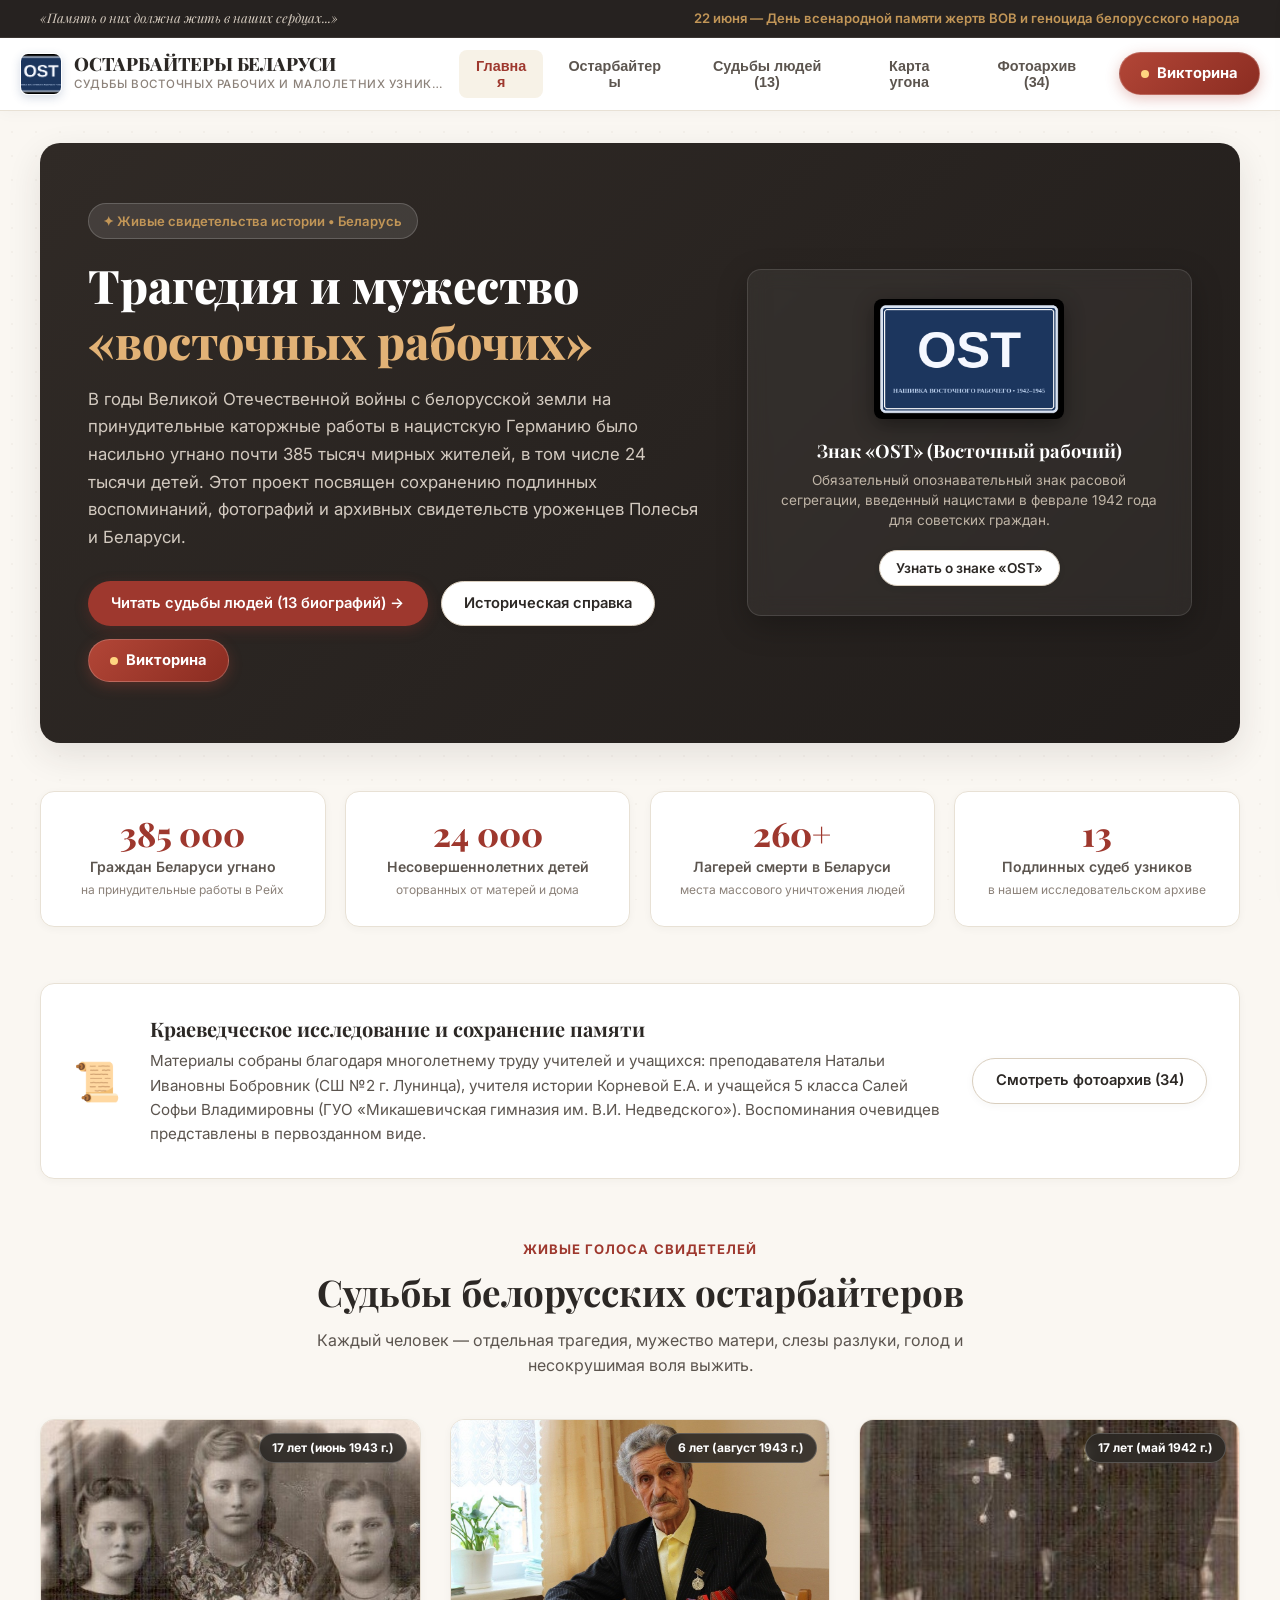
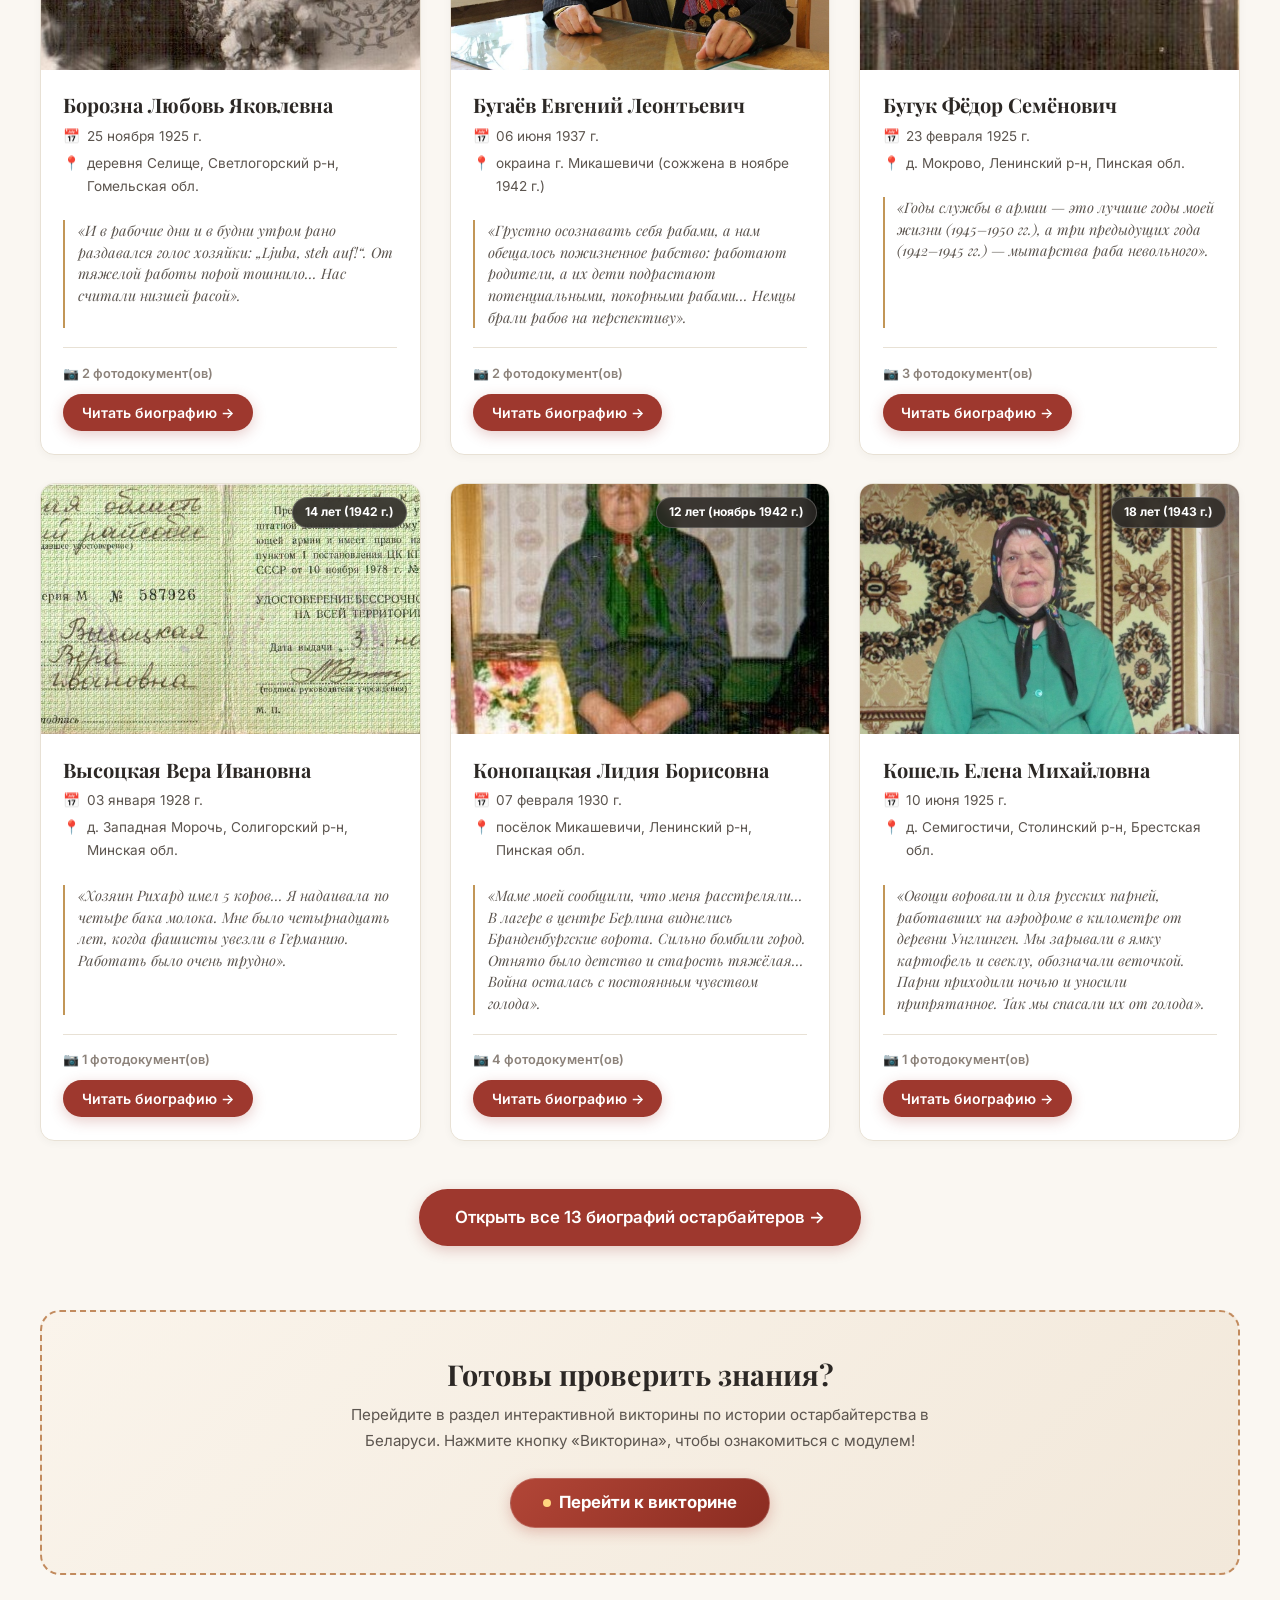
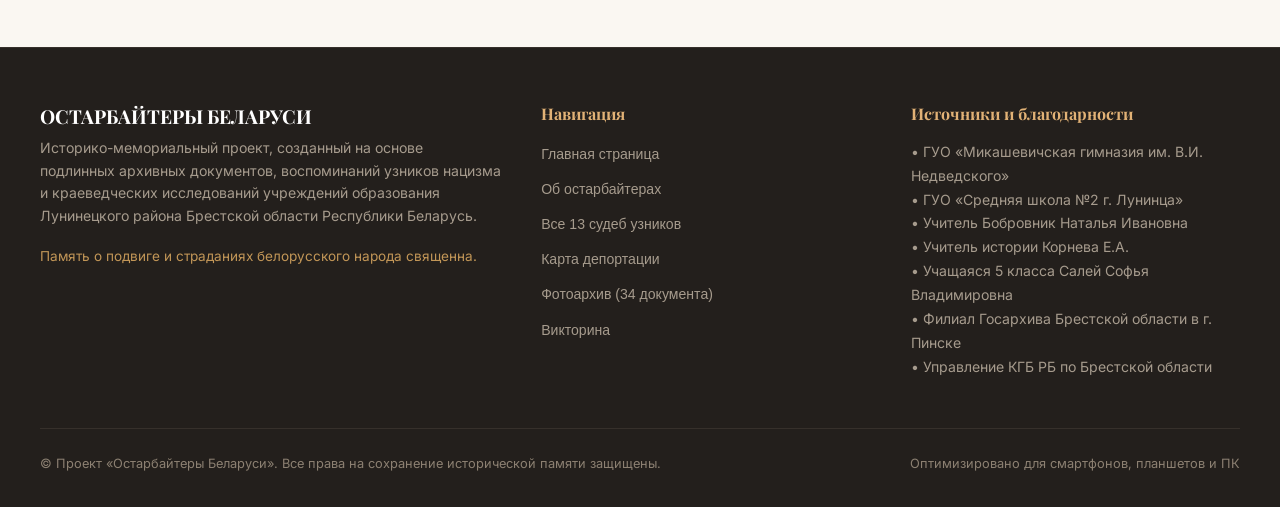
==== commit e80500e9: "Update index.html" ====
--- a/index.html
+++ b/index.html
@@ -2296,7 +2296,7 @@
       <!-- Desktop Nav -->
       <nav class="nav-menu">
         <button class="nav-link active" data-tab="home" onclick="navigateTo('#home')">Главная</button>
-        <button class="nav-link" data-tab="history" onclick="navigateTo('#history')">Об остарбайтерах</button>
+        <button class="nav-link" data-tab="history" onclick="navigateTo('#history')">Остарбайтеры</button>
         <button class="nav-link" data-tab="people" onclick="navigateTo('#people')">Судьбы людей (13)</button>
         <button class="nav-link" data-tab="map" onclick="navigateTo('#map')">Карта угона</button>
         <button class="nav-link" data-tab="archive" onclick="navigateTo('#archive')">Фотоархив (34)</button>
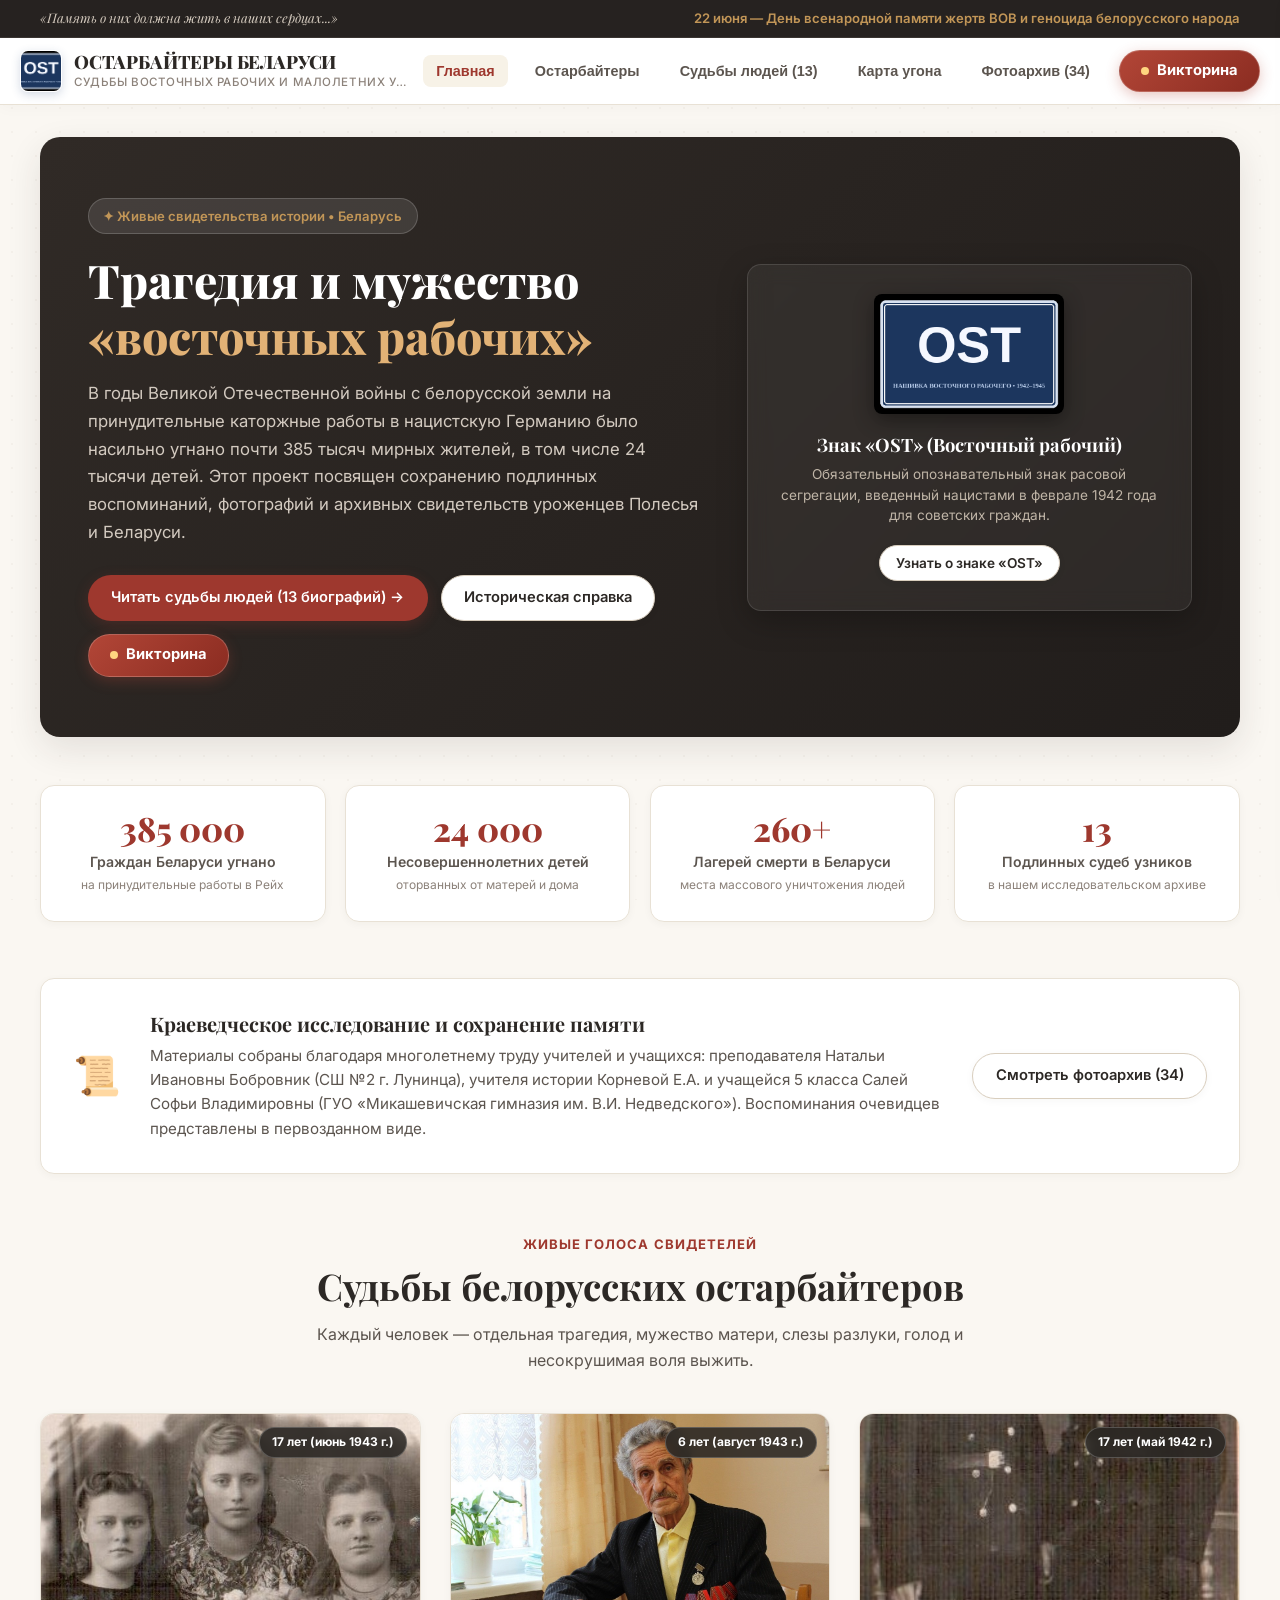
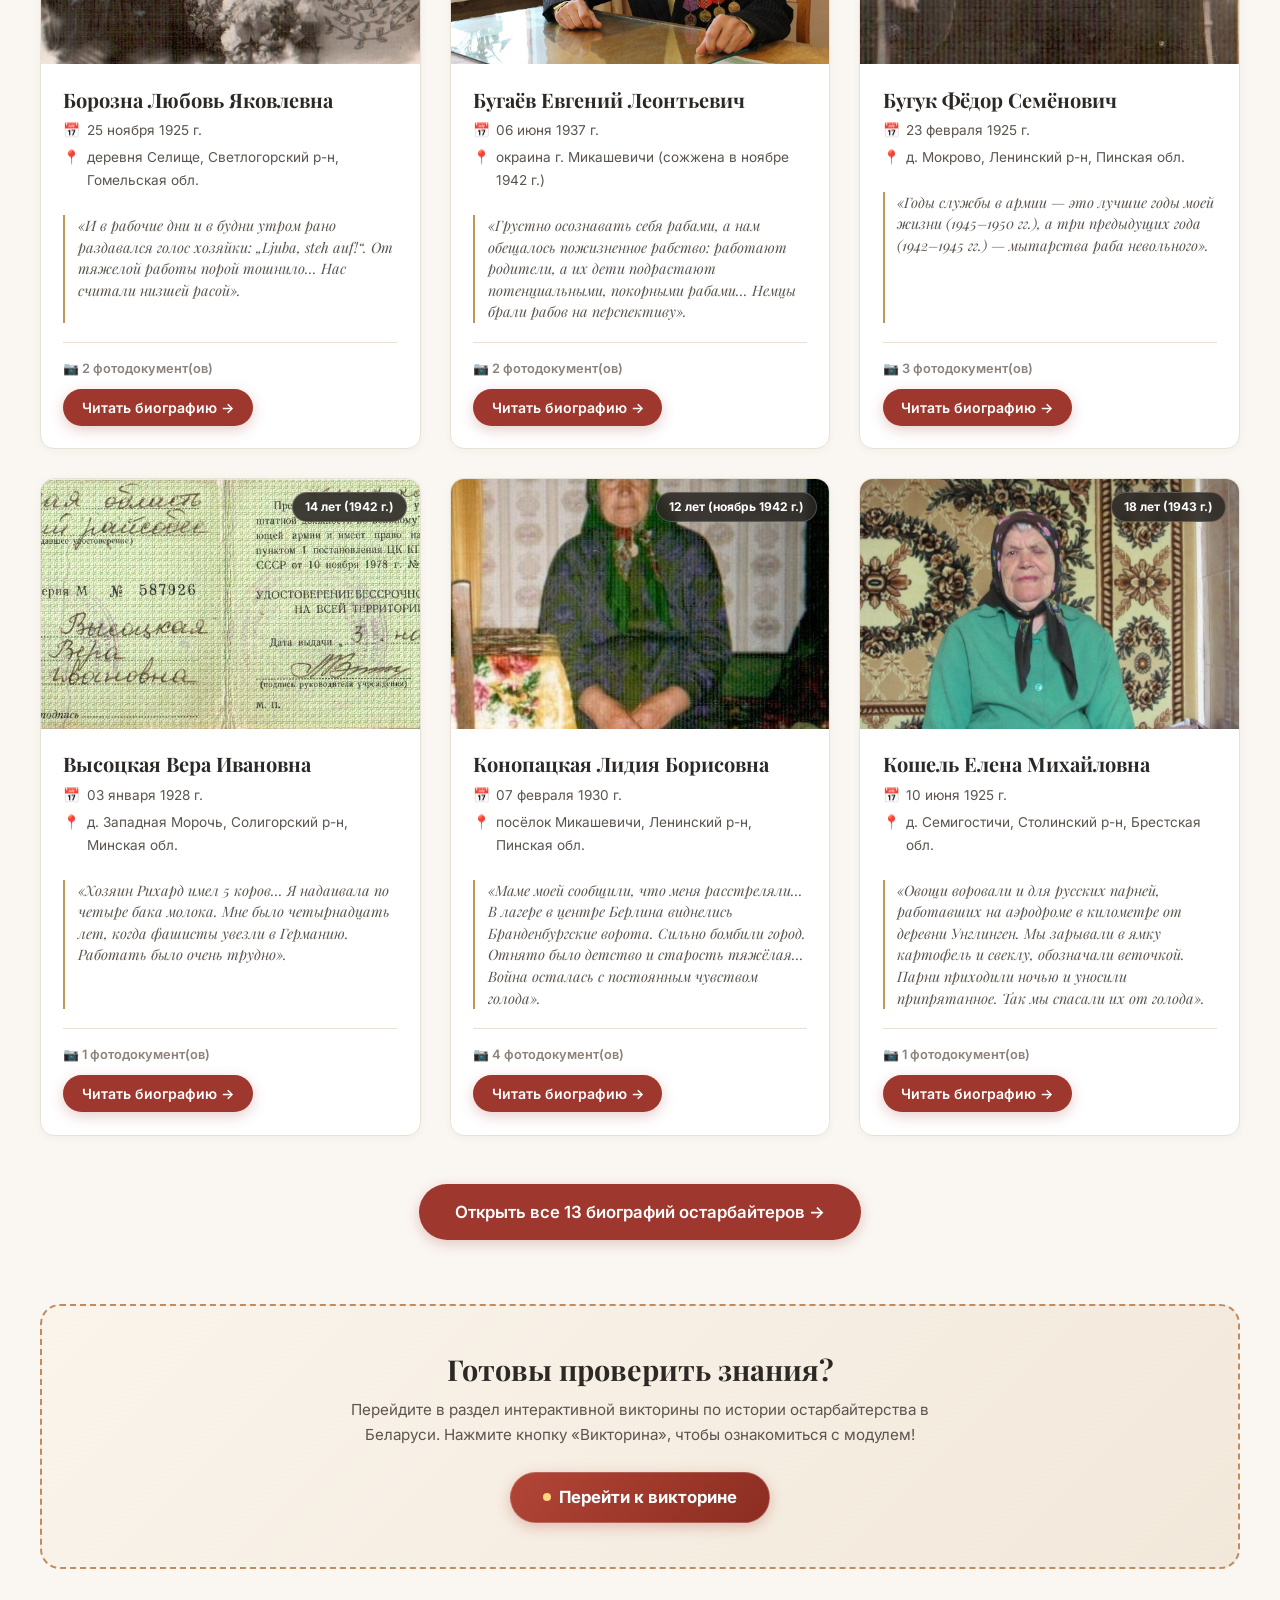
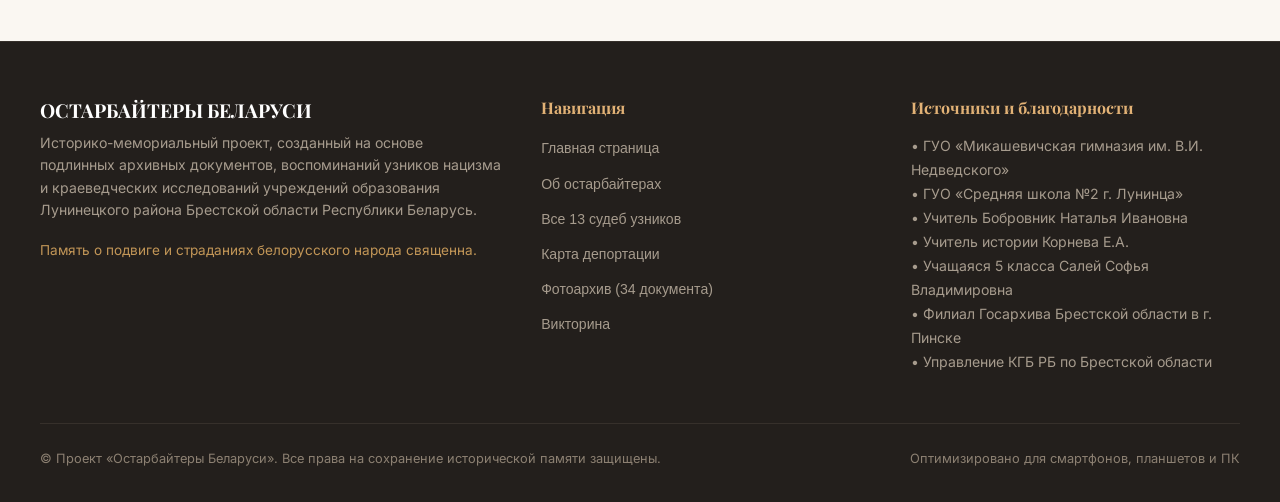
==== commit b99307ec: "Update index.html" ====
--- a/index.html
+++ b/index.html
@@ -9,11 +9,7 @@
   <link rel="preconnect" href="https://fonts.gstatic.com" crossorigin>
   <link href="https://fonts.googleapis.com/css2?family=Inter:wght@300;400;500;600;700&family=Playfair+Display:ital,wght@0,600;0,700;0,800;1,400;1,600&display=swap" rel="stylesheet">
   <style>
-/* ==========================================================================
-   ОСТАРБАЙТЕРЫ БЕЛАРУСИ — СТИЛИ САЙТА
-   Теплая, мягкая и уважительная эстетика памяти
-   ПОЛНАЯ АДАПТАЦИЯ ДЛЯ СМАРТФОНОВ, ПЛАНШЕТОВ И ПК
-   ========================================================================== */
+
 
 :root {
   --bg-primary: #FAF7F2;
@@ -86,7 +82,6 @@
   flex-direction: column;
 }
 
-/* Subtle paper texture overlay */
 body::before {
   content: "";
   position: fixed;
@@ -101,7 +96,6 @@
   z-index: 0;
 }
 
-/* Typography */
 h1, h2, h3, h4, h5, h6 {
   font-family: var(--font-serif);
   color: var(--text-primary);
@@ -145,9 +139,7 @@
   z-index: 1;
 }
 
-/* ==========================================================================
-   BUTTONS (Full Mobile Fix: No word cut-off, responsive text wrapping)
-   ========================================================================== */
+
 
 .btn {
   display: inline-flex;
@@ -236,9 +228,7 @@
   100% { transform: scale(0.9); opacity: 0.7; }
 }
 
-/* ==========================================================================
-   HEADER & NAVBAR
-   ========================================================================== */
+
 
 .top-bar {
   background-color: #262220;
@@ -382,7 +372,6 @@
   line-height: 1;
 }
 
-/* Mobile Drawer */
 .mobile-drawer {
   position: fixed;
   top: 0;
@@ -465,9 +454,6 @@
   opacity: 1;
 }
 
-/* ==========================================================================
-   VIEW CONTAINER & ANIMATED PAGE TRANSITIONS
-   ========================================================================== */
 
 main#app-root {
   flex: 1;
@@ -506,9 +492,6 @@
   animation: fadeInUp 0.4s ease forwards;
 }
 
-/* ==========================================================================
-   HERO SECTION (HOME) — Full Responsive Layout
-   ========================================================================== */
 
 .hero-wrapper {
   background: linear-gradient(135deg, #302A26 0%, #211D1B 100%);
@@ -605,7 +588,6 @@
   line-height: 1.5;
 }
 
-/* Stats counter grid */
 .stats-banner {
   display: grid;
   grid-template-columns: repeat(4, 1fr);
@@ -651,7 +633,6 @@
   margin-top: 0.25rem;
 }
 
-/* Research banner */
 .research-banner {
   background-color: var(--bg-card);
   border: 1px solid var(--border-light);
@@ -690,7 +671,6 @@
   line-height: 1.6;
 }
 
-/* Quiz Callout Banner on Home */
 .quiz-teaser-banner {
   background: linear-gradient(135deg, #FAF4EB, #F2E8DA);
   border: 2px dashed var(--border-accent);
@@ -713,7 +693,6 @@
   font-size: 0.95rem;
 }
 
-/* Section Headers */
 .section-header {
   text-align: center;
   max-width: 780px;
@@ -744,9 +723,7 @@
   line-height: 1.6;
 }
 
-/* ==========================================================================
-   CARDS & PEOPLE DIRECTORY
-   ========================================================================== */
+
 
 .people-filter-bar {
   display: flex;
@@ -939,9 +916,7 @@
   font-weight: 600;
 }
 
-/* ==========================================================================
-   INDIVIDUAL BIOGRAPHY PAGE (VIEW-PERSON)
-   ========================================================================== */
+
 
 .bio-nav-header {
   margin-bottom: 1.8rem;
@@ -1088,7 +1063,6 @@
   margin-bottom: 0.9rem;
 }
 
-/* Bio photo gallery */
 .bio-gallery-section {
   background-color: var(--bg-card);
   border: 1px solid var(--border-light);
@@ -1136,7 +1110,6 @@
   line-height: 1.4;
 }
 
-/* Person pagination footer */
 .person-pagination {
   display: flex;
   justify-content: space-between;
@@ -1148,9 +1121,6 @@
   flex-wrap: wrap;
 }
 
-/* ==========================================================================
-   HISTORY PAGE (VIEW-HISTORY)
-   ========================================================================== */
 
 .history-article {
   background-color: var(--bg-card);
@@ -1195,9 +1165,7 @@
   margin-bottom: 0.6rem;
 }
 
-/* ==========================================================================
-   QUIZ PAGE (VIEW-QUIZ)
-   ========================================================================== */
+
 
 .quiz-container {
   max-width: 800px;
@@ -1268,9 +1236,7 @@
   flex-wrap: wrap;
 }
 
-/* ==========================================================================
-   MAP VIEW (VIEW-MAP)
-   ========================================================================== */
+
 
 .map-card-wrapper {
   background-color: var(--bg-card);
@@ -1317,9 +1283,7 @@
   line-height: 1.5;
 }
 
-/* ==========================================================================
-   ARCHIVE VIEW (VIEW-ARCHIVE)
-   ========================================================================== */
+
 
 .archive-filter-tabs {
   display: flex;
@@ -1402,9 +1366,7 @@
   color: var(--text-muted);
 }
 
-/* ==========================================================================
-   MODAL LIGHTBOX
-   ========================================================================== */
+
 
 .lightbox-modal {
   position: fixed;
@@ -1497,9 +1459,7 @@
   color: var(--text-muted);
 }
 
-/* ==========================================================================
-   FOOTER
-   ========================================================================== */
+
 
 .site-footer {
   background-color: #231F1C;
@@ -1568,9 +1528,7 @@
   gap: 0.8rem;
 }
 
-/* ==========================================================================
-   COMPREHENSIVE RESPONSIVE BREAKPOINTS (Mobile & Tablet Mastery)
-   ========================================================================== */
+
 
 @media (max-width: 1024px) {
   .hero-grid {
@@ -1857,9 +1815,7 @@
 }
 
 
-/* ==========================================================================
-   QUIZ INTERACTIVE MODULE & POPUP RESULT MODAL STYLES
-   ========================================================================== */
+
 
 .quiz-container {
   max-width: 840px;
@@ -2020,9 +1976,7 @@
   flex-wrap: wrap;
 }
 
-/* ==========================================================================
-   POPUP MODAL FOR QUIZ RESULTS (Всплывающее окно)
-   ========================================================================== */
+
 
 .quiz-modal-overlay {
   position: fixed;
@@ -2269,6 +2223,18 @@
     width: 100%;
   }
 }
+    
+.nav-link,
+.nav-menu button,
+.nav-menu a {
+  white-space: nowrap !important;
+  word-break: keep-all !important;
+  hyphens: none !important;
+}
+
+.nav-menu {
+  gap: 0.8rem;
+}    
 
 </style>
 </head>
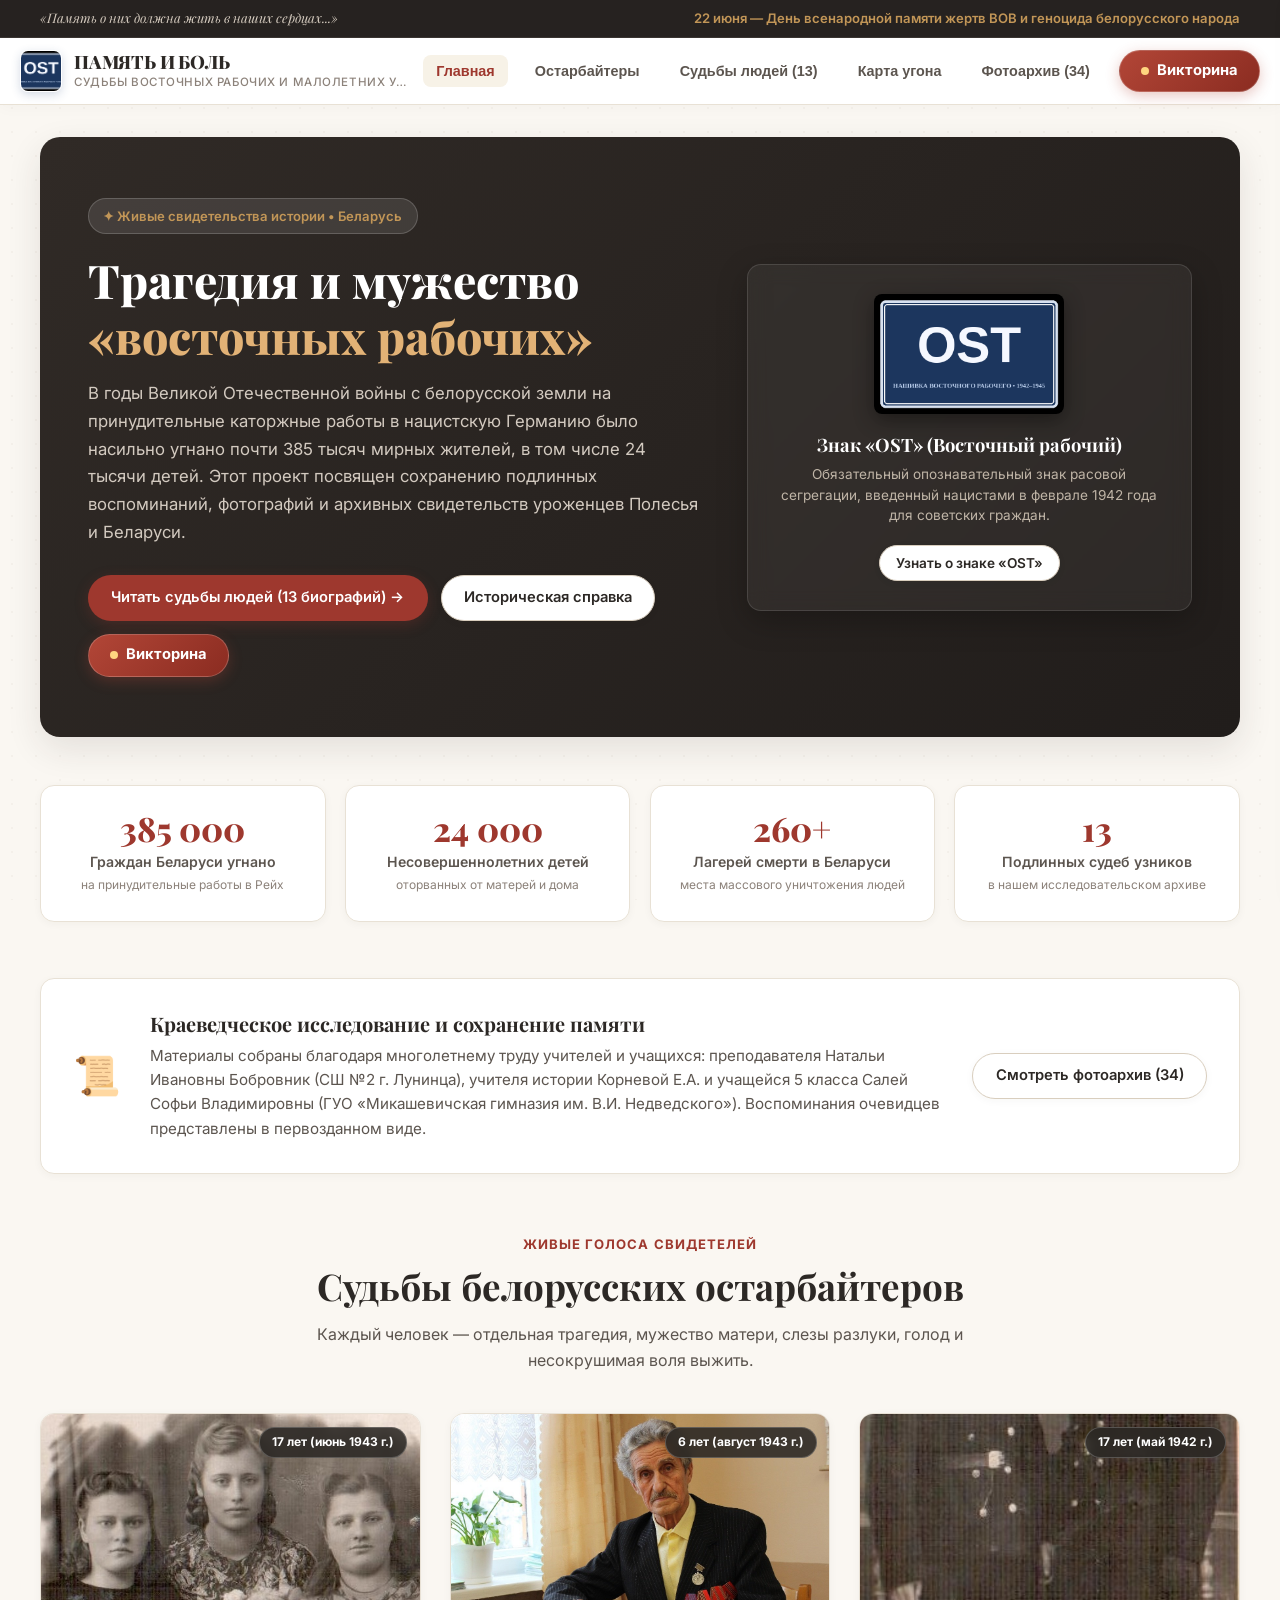
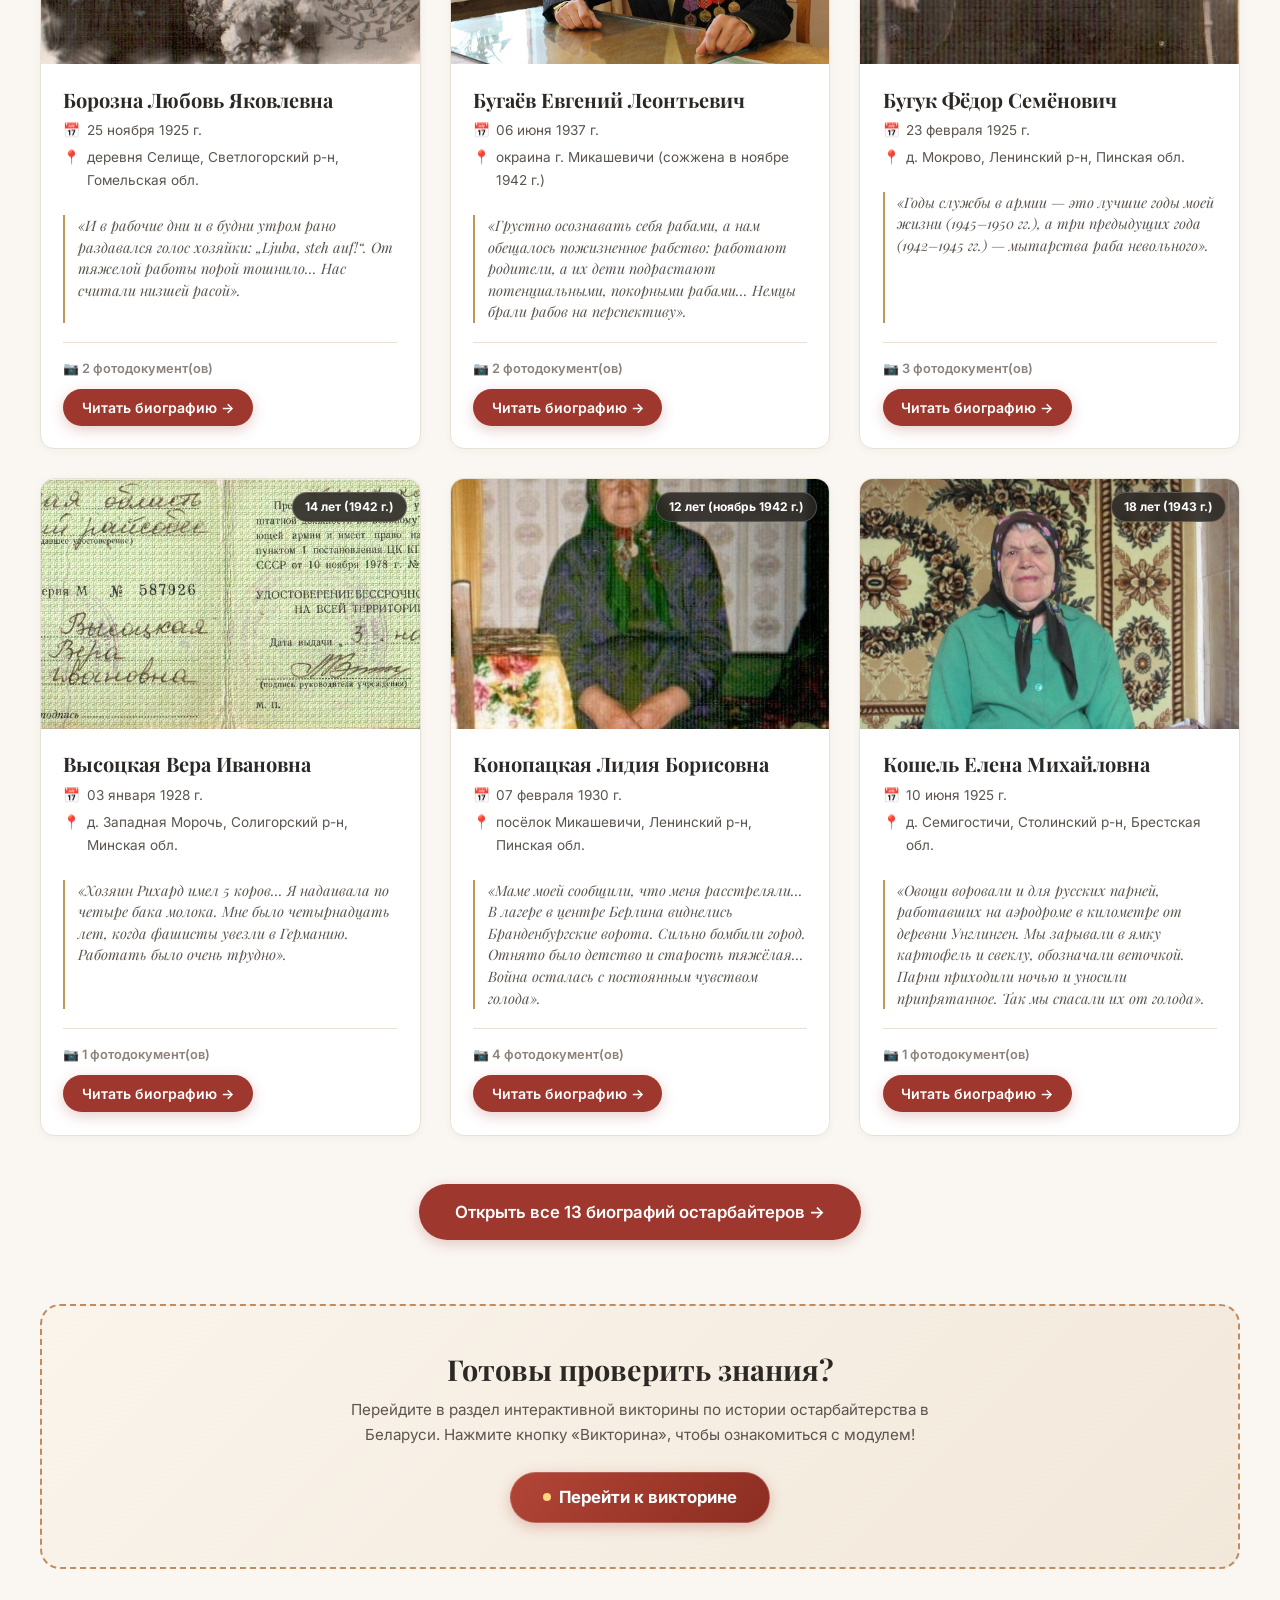
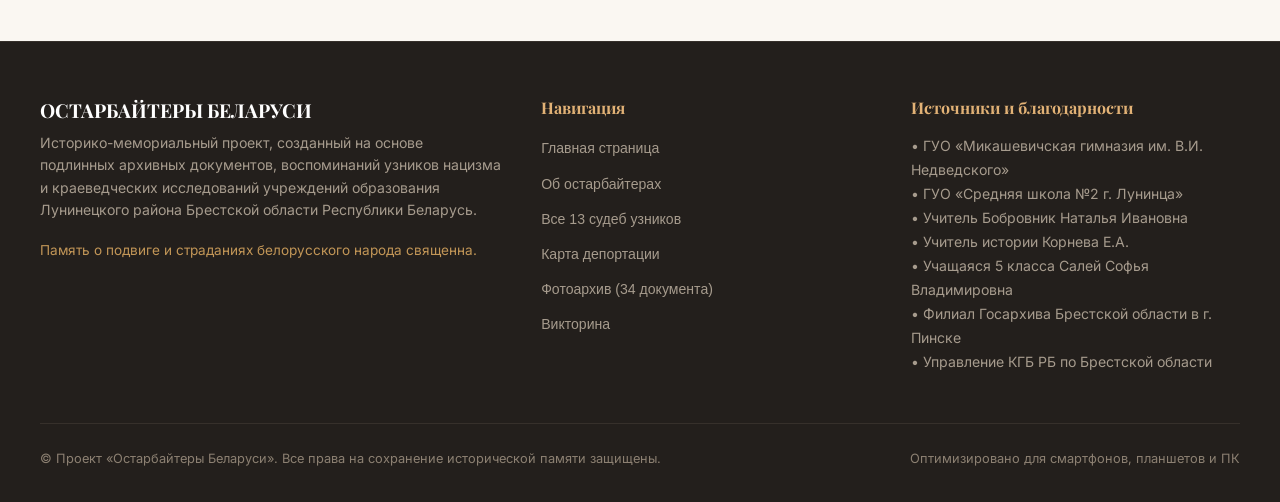
==== commit c2584117: "Update index.html" ====
--- a/index.html
+++ b/index.html
@@ -2254,7 +2254,7 @@
       <a href="#home" class="brand-link" onclick="navigateTo('#home')">
         <img src="images/ost_badge.png" alt="Знак OST" class="brand-emblem">
         <div class="brand-text">
-          <h1>ОСТАРБАЙТЕРЫ БЕЛАРУСИ</h1>
+          <h1>ПАМЯТЬ И БОЛЬ</h1>
           <p>Судьбы восточных рабочих и малолетних узников</p>
         </div>
       </a>
